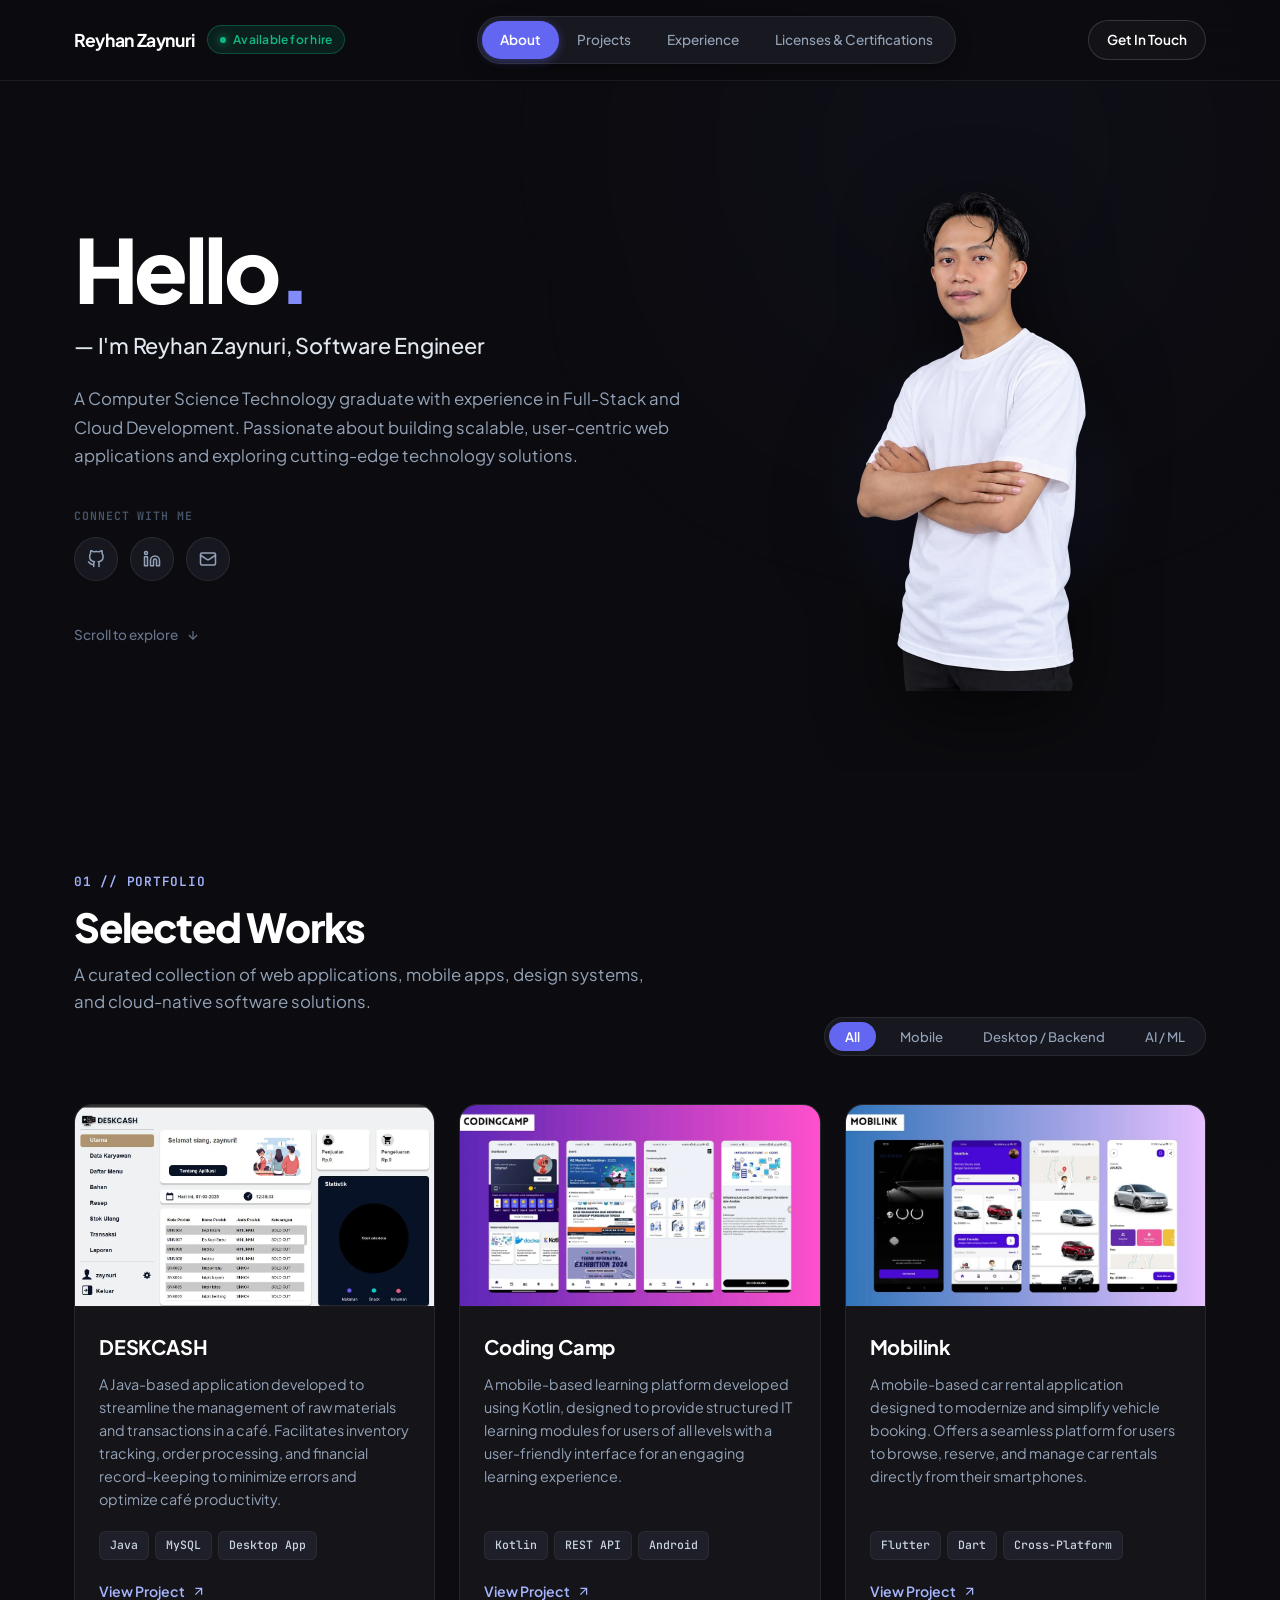
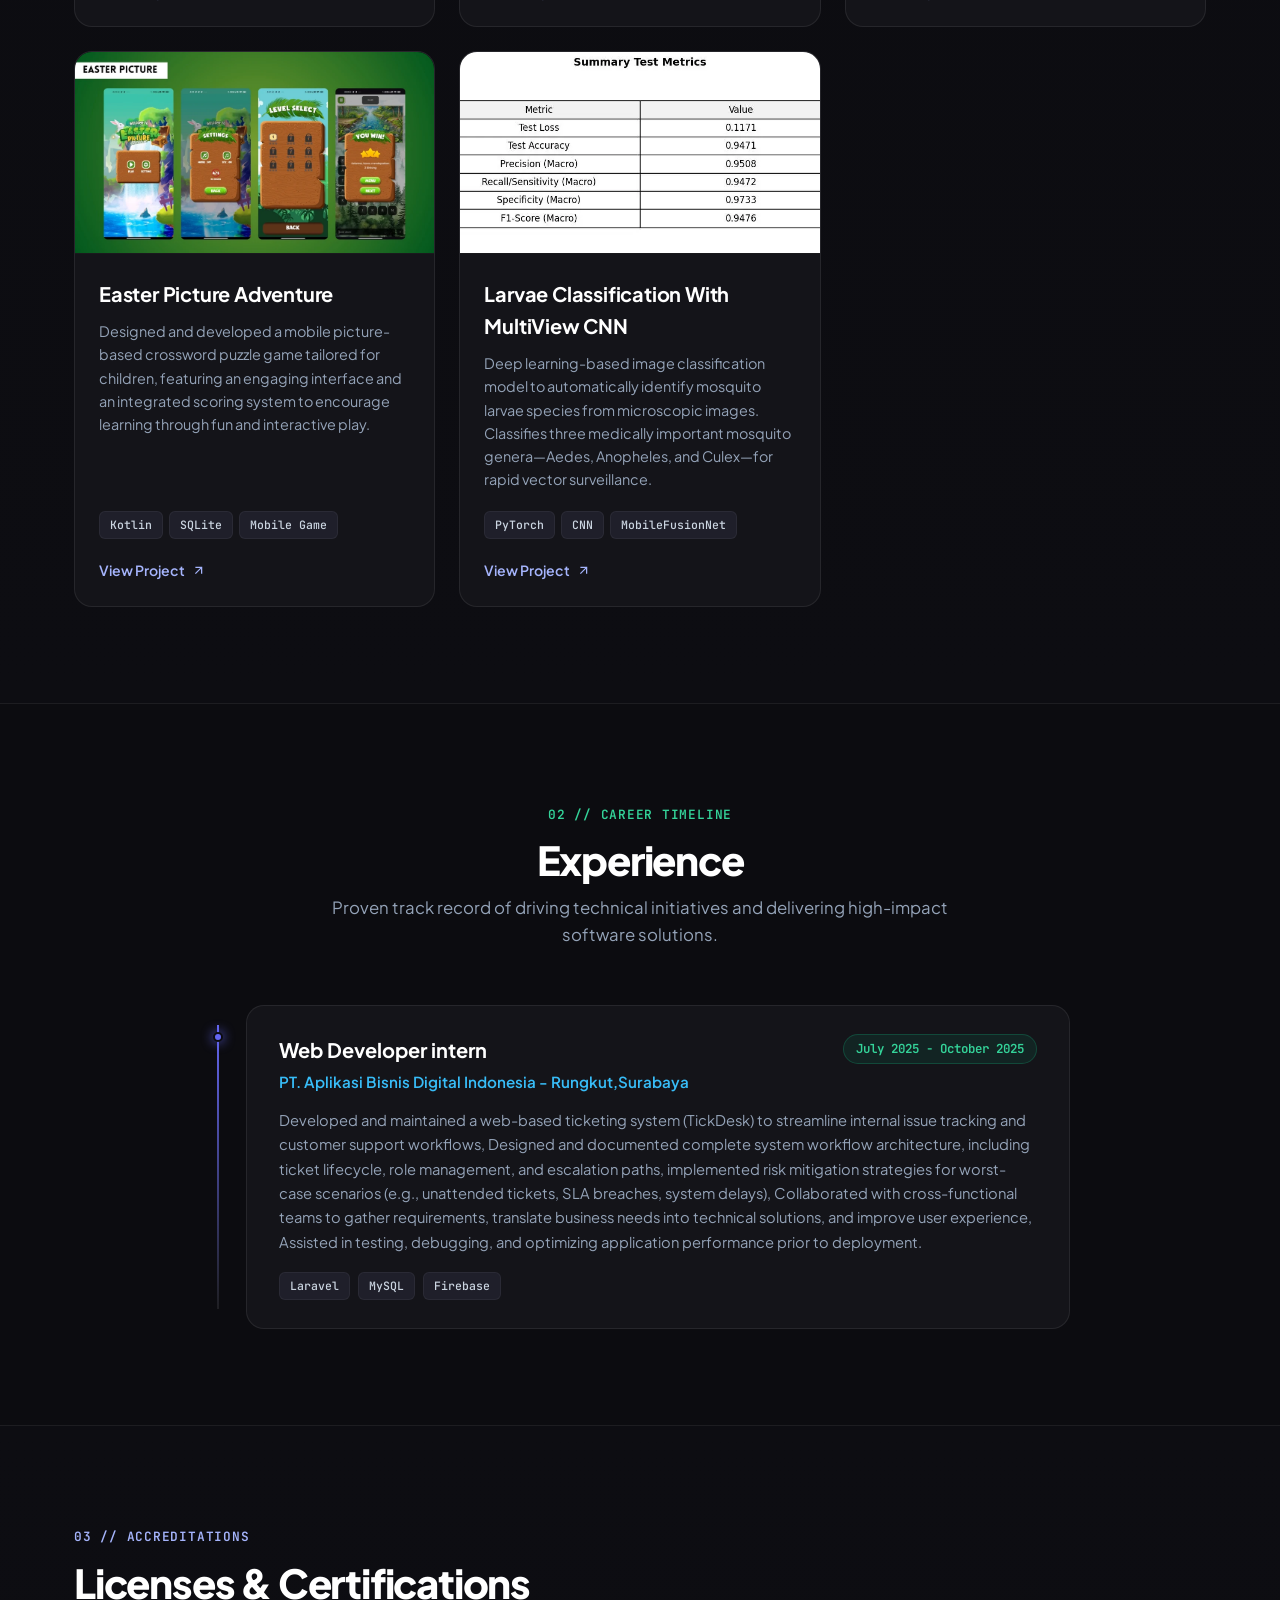
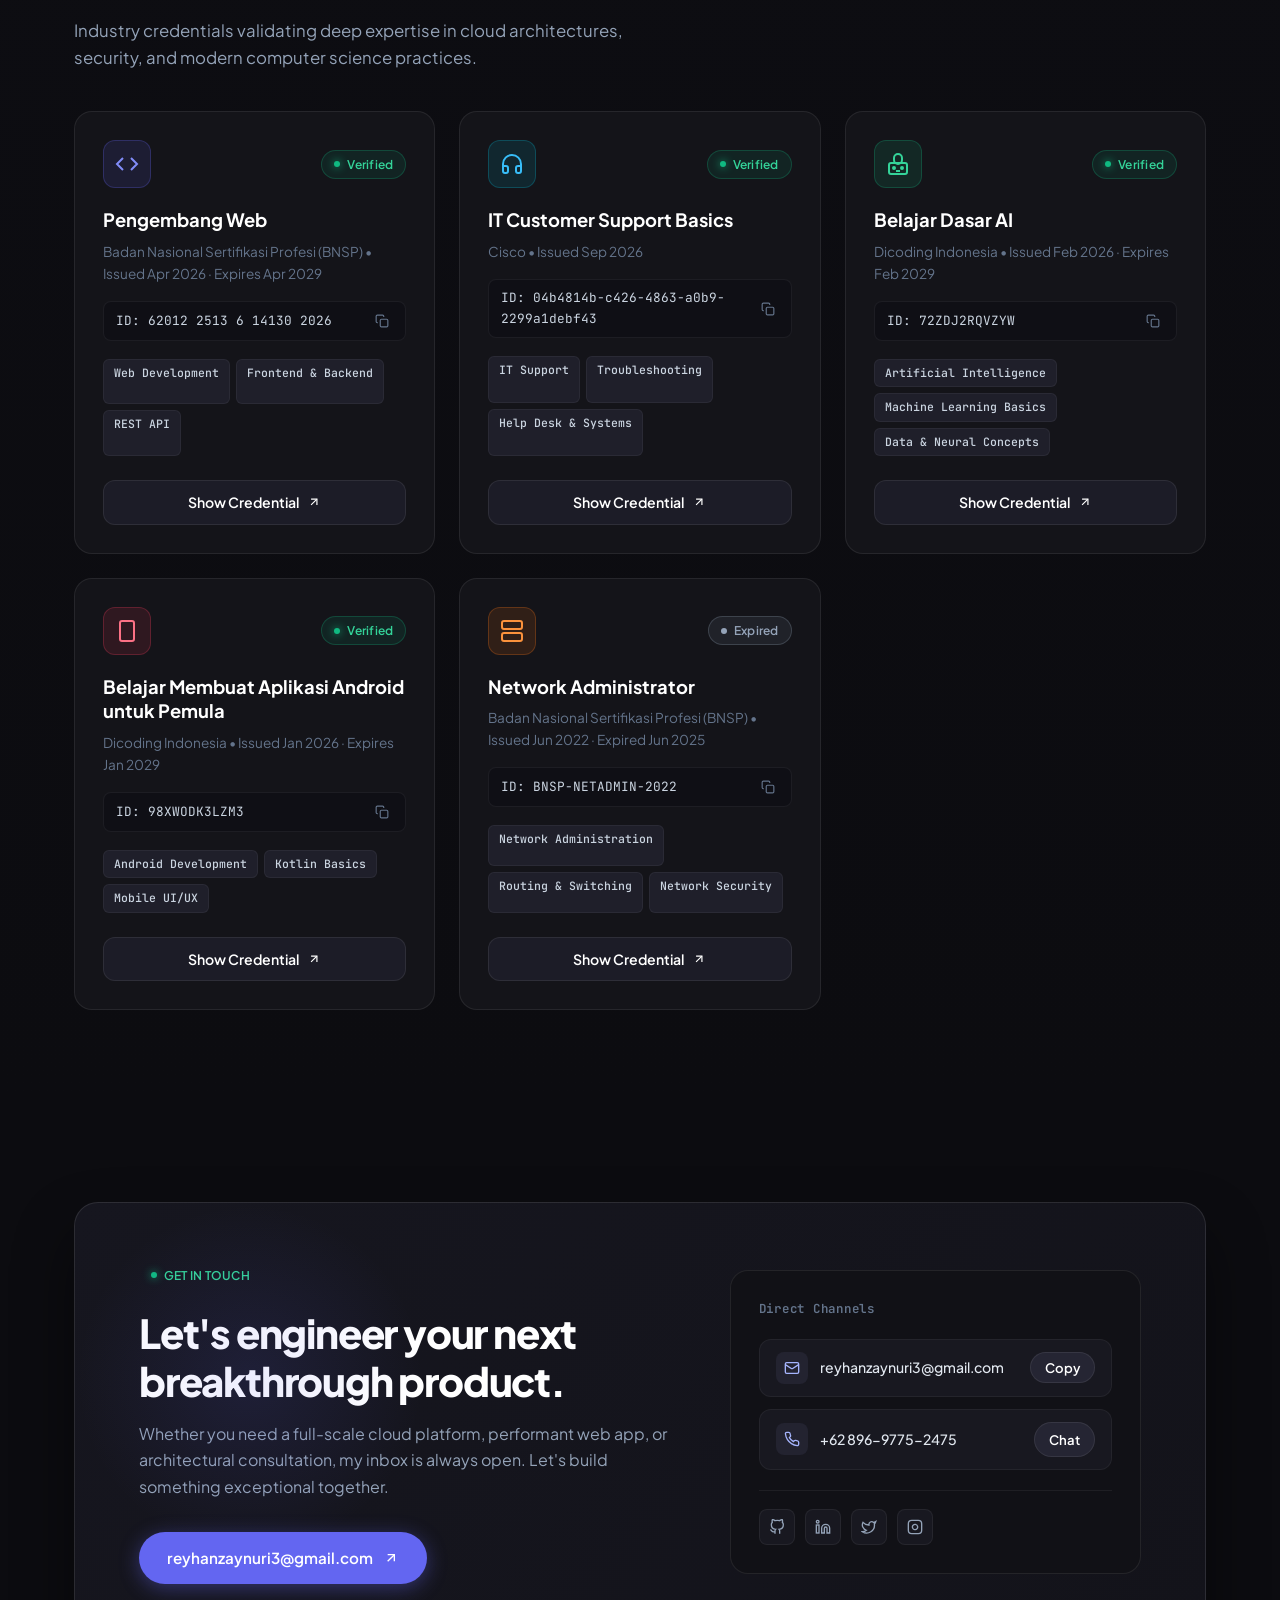
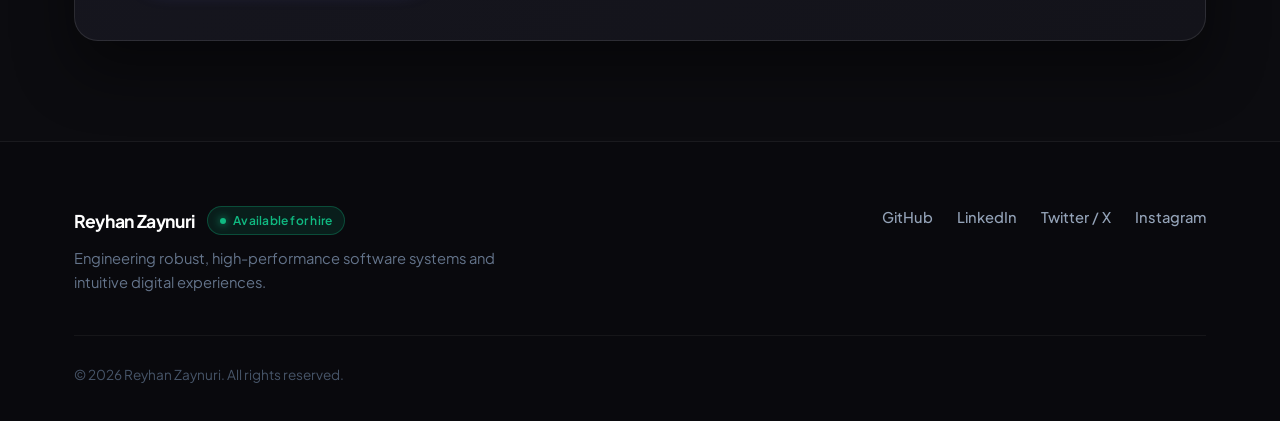
==== index.html @ a7a3e9e2 "style: format HTML markup and wrap long lines in index.html" ====
<!DOCTYPE html>
<html lang="en">

<head>
    <meta charset="UTF-8">
    <meta name="viewport" content="width=device-width, initial-scale=1.0">
    <title>Reyhan Zaynuri — Software Engineer Portfolio</title>
    <meta name="description"
        content="Portfolio of Reyhan Zaynuri, Software Engineer specializing in Full-Stack Web, Cloud Architecture, and Scalable Applications.">

    <!-- Google Fonts -->
    <link rel="preconnect" href="https://fonts.googleapis.com">
    <link rel="preconnect" href="https://fonts.gstatic.com" crossorigin>
    <link
        href="https://fonts.googleapis.com/css2?family=Plus+Jakarta+Sans:wght@300;400;500;600;700;800&family=JetBrains+Mono:wght@400;500&display=swap"
        rel="stylesheet">

    <!-- Preload Hero Image -->
    <link rel="preload" as="image" href="assets/me.webp" type="image/webp" fetchpriority="high">

    <!-- Stylesheet -->
    <link rel="stylesheet" href="style.css">
</head>

<body>
    <!-- Ambient Background Glows -->
    <div class="ambient-glow glow-top" aria-hidden="true"></div>
    <div class="ambient-glow glow-middle" aria-hidden="true"></div>

    <!-- Navigation Header -->
    <header class="header">
        <div class="nav-container">
            <a href="#about" class="brand">
                <span class="brand-name">Reyhan Zaynuri</span>
                <span class="badge status-badge header-status">
                    <span class="status-dot"></span>
                    <span class="status-text">Available for hire</span>
                </span>
            </a>

            <nav class="nav-pills" id="navPills">
                <a href="#about" class="nav-pill active">About</a>
                <a href="#projects" class="nav-pill">Projects</a>
                <a href="#experience" class="nav-pill">Experience</a>
                <a href="#certifications" class="nav-pill">Licenses & Certifications</a>
            </nav>

            <div class="nav-action">
                <a href="#contact" class="btn btn-outline-sm btn-contact-desktop">Get In Touch</a>
                <button class="mobile-menu-btn" id="mobileMenuBtn" aria-label="Toggle Navigation Menu"
                    aria-expanded="false" aria-controls="mobileDrawer">
                    <span class="hamburger-box">
                        <span class="hamburger-line line-1"></span>
                        <span class="hamburger-line line-2"></span>
                        <span class="hamburger-line line-3"></span>
                    </span>
                </button>
            </div>
        </div>

        <!-- Mobile Navigation Drawer -->
        <div class="mobile-drawer-backdrop" id="mobileDrawerBackdrop" aria-hidden="true"></div>
        <div class="mobile-drawer" id="mobileDrawer" aria-hidden="true">
            <div class="mobile-drawer-inner">
                <div class="mobile-drawer-header">
                    <span class="badge status-badge">
                        <span class="status-dot"></span>
                        Available for hire
                    </span>
                </div>
                <nav class="mobile-nav-links">
                    <a href="#about" class="mobile-nav-link active">
                        <span class="mobile-nav-num">00</span>
                        <span class="mobile-nav-title">About</span>
                    </a>
                    <a href="#projects" class="mobile-nav-link">
                        <span class="mobile-nav-num">01</span>
                        <span class="mobile-nav-title">Projects</span>
                    </a>
                    <a href="#experience" class="mobile-nav-link">
                        <span class="mobile-nav-num">02</span>
                        <span class="mobile-nav-title">Experience</span>
                    </a>
                    <a href="#certifications" class="mobile-nav-link">
                        <span class="mobile-nav-num">03</span>
                        <span class="mobile-nav-title">Licenses & Certifications</span>
                    </a>
                </nav>
                <div class="mobile-drawer-footer">
                    <a href="#contact" class="btn btn-primary-glow mobile-contact-btn">
                        <span>Get In Touch</span>
                        <svg width="15" height="15" viewBox="0 0 24 24" fill="none" stroke="currentColor"
                            stroke-width="2">
                            <line x1="7" y1="17" x2="17" y2="7"></line>
                            <polyline points="7 7 17 7 17 17"></polyline>
                        </svg>
                    </a>
                    <div class="mobile-drawer-socials">
                        <a href="https://github.com" target="_blank" rel="noopener noreferrer" class="social-btn"
                            aria-label="GitHub Profile">
                            <svg width="18" height="18" viewBox="0 0 24 24" fill="none" stroke="currentColor"
                                stroke-width="2">
                                <path
                                    d="M9 19c-5 1.5-5-2.5-7-3m14 6v-3.87a3.37 3.37 0 0 0-.94-2.61c3.14-.35 6.44-1.54 6.44-7A5.44 5.44 0 0 0 20 4.77 5.07 5.07 0 0 0 19.91 1S18.73.65 16 2.48a13.38 13.38 0 0 0-7 0C6.27.65 5.09 1 5.09 1A5.07 5.07 0 0 0 5 4.77a5.44 5.44 0 0 0-1.5 3.78c0 5.42 3.3 6.61 6.44 7A3.37 3.37 0 0 0 9 18.13V22">
                                </path>
                            </svg>
                        </a>
                        <a href="https://linkedin.com" target="_blank" rel="noopener noreferrer" class="social-btn"
                            aria-label="LinkedIn Profile">
                            <svg width="18" height="18" viewBox="0 0 24 24" fill="none" stroke="currentColor"
                                stroke-width="2">
                                <path
                                    d="M16 8a6 6 0 0 1 6 6v7h-4v-7a2 2 0 0 0-2-2 2 2 0 0 0-2 2v7h-4v-7a6 6 0 0 1 6-6z">
                                </path>
                                <rect x="2" y="9" width="4" height="12"></rect>
                                <circle cx="4" cy="4" r="2"></circle>
                            </svg>
                        </a>
                        <a href="mailto:reyhanzaynuri3@gmail.com" class="social-btn" aria-label="Email Me">
                            <svg width="18" height="18" viewBox="0 0 24 24" fill="none" stroke="currentColor"
                                stroke-width="2">
                                <rect x="2" y="4" width="20" height="16" rx="2"></rect>
                                <path d="m22 7-8.97 5.7a1.94 1.94 0 0 1-2.06 0L2 7"></path>
                            </svg>
                        </a>
                    </div>
                </div>
            </div>
        </div>
    </header>

    <!-- Main Content -->
    <main>
        <!-- Hero Section -->
        <section id="about" class="hero-section">
            <div class="container hero-container">
                <div class="hero-content">
                    <h1 class="hero-title">Hello<span class="title-dot">.</span></h1>
                    <p class="hero-subtitle">— I'm Reyhan Zaynuri, Software Engineer</p>
                    <p class="hero-desc">
                        A Computer Science Technology graduate with experience in Full-Stack and Cloud Development.
                        Passionate
                        about building scalable, user-centric web applications and exploring cutting-edge technology
                        solutions.
                    </p>

                    <div class="hero-connect">
                        <span class="connect-label">CONNECT WITH ME</span>
                        <div class="social-links">
                            <a href="https://github.com" target="_blank" rel="noopener noreferrer" class="social-btn"
                                aria-label="GitHub Profile">
                                <svg width="18" height="18" viewBox="0 0 24 24" fill="none" stroke="currentColor"
                                    stroke-width="2" stroke-linecap="round" stroke-linejoin="round">
                                    <path
                                        d="M9 19c-5 1.5-5-2.5-7-3m14 6v-3.87a3.37 3.37 0 0 0-.94-2.61c3.14-.35 6.44-1.54 6.44-7A5.44 5.44 0 0 0 20 4.77 5.07 5.07 0 0 0 19.91 1S18.73.65 16 2.48a13.38 13.38 0 0 0-7 0C6.27.65 5.09 1 5.09 1A5.07 5.07 0 0 0 5 4.77a5.44 5.44 0 0 0-1.5 3.78c0 5.42 3.3 6.61 6.44 7A3.37 3.37 0 0 0 9 18.13V22">
                                    </path>
                                </svg>
                            </a>
                            <a href="https://linkedin.com" target="_blank" rel="noopener noreferrer" class="social-btn"
                                aria-label="LinkedIn Profile">
                                <svg width="18" height="18" viewBox="0 0 24 24" fill="none" stroke="currentColor"
                                    stroke-width="2" stroke-linecap="round" stroke-linejoin="round">
                                    <path
                                        d="M16 8a6 6 0 0 1 6 6v7h-4v-7a2 2 0 0 0-2-2 2 2 0 0 0-2 2v7h-4v-7a6 6 0 0 1 6-6z">
                                    </path>
                                    <rect x="2" y="9" width="4" height="12"></rect>
                                    <circle cx="4" cy="4" r="2"></circle>
                                </svg>
                            </a>
                            <a href="mailto:reyhanzaynuri3@gmail.com" class="social-btn" aria-label="Email Me">
                                <svg width="18" height="18" viewBox="0 0 24 24" fill="none" stroke="currentColor"
                                    stroke-width="2" stroke-linecap="round" stroke-linejoin="round">
                                    <rect x="2" y="4" width="20" height="16" rx="2"></rect>
                                    <path d="m22 7-8.97 5.7a1.94 1.94 0 0 1-2.06 0L2 7"></path>
                                </svg>
                            </a>
                        </div>
                    </div>

                    <a href="#projects" class="scroll-explore">
                        <span>Scroll to explore</span>
                        <svg width="14" height="14" viewBox="0 0 24 24" fill="none" stroke="currentColor"
                            stroke-width="2">
                            <line x1="12" y1="5" x2="12" y2="19"></line>
                            <polyline points="19 12 12 19 5 12"></polyline>
                        </svg>
                    </a>
                </div>

                <div class="hero-image-wrapper">
                    <div class="hero-avatar-glow"></div>
                    <picture class="hero-avatar-picture">
                        <source srcset="assets/me.webp" type="image/webp">
                        <img src="assets/me.png" alt="Reyhan Zaynuri - Software Engineer" class="hero-avatar"
                            width="340" height="510" fetchpriority="high" decoding="async">
                    </picture>
                </div>
            </div>
        </section>

        <!-- Selected Works / Projects Section -->
        <section id="projects" class="section projects-section">
            <div class="container">
                <div class="section-header-row">
                    <div class="section-header-left">
                        <span class="section-badge">01 // PORTFOLIO</span>
                        <h2 class="section-title">Selected Works</h2>
                        <p class="section-desc">A curated collection of web applications, mobile apps, design systems,
                            and cloud-native software solutions.</p>
                    </div>

                    <!-- Category Filter Pills -->
                    <div class="filter-pills" id="projectFilters">
                        <button class="filter-btn active" data-filter="all">All</button>
                        <button class="filter-btn" data-filter="mobile">Mobile</button>
                        <button class="filter-btn" data-filter="fullstack">Desktop / Backend</button>
                        <button class="filter-btn" data-filter="ai">AI / ML</button>
                    </div>
                </div>

                <!-- Projects Grid -->
                <div class="projects-grid" id="projectsGrid">
                    <!-- Project 1: DESKCASH -->
                    <article class="project-card" data-category="fullstack">
                        <div class="project-thumb-box">
                            <picture class="project-thumb-picture">
                                <source srcset="assets/app1/1741325775048.webp" type="image/webp">
                                <img src="assets/app1/1741325775048.jpeg" alt="DESKCASH Preview" class="project-thumb"
                                    loading="lazy" width="1145" height="670">
                            </picture>
                        </div>
                        <div class="project-body">
                            <h3 class="project-title">DESKCASH</h3>
                            <p class="project-desc">
                                A Java-based application developed to streamline the management of raw materials and
                                transactions in a café. Facilitates inventory tracking, order processing, and financial
                                record-keeping to minimize errors and optimize café productivity.
                            </p>
                            <div class="project-tags">
                                <span class="tag">Java</span>
                                <span class="tag">MySQL</span>
                                <span class="tag">Desktop App</span>
                            </div>
                            <a href="#contact" class="project-link">
                                <span>View Project</span>
                                <svg width="15" height="15" viewBox="0 0 24 24" fill="none" stroke="currentColor"
                                    stroke-width="2">
                                    <line x1="7" y1="17" x2="17" y2="7"></line>
                                    <polyline points="7 7 17 7 17 17"></polyline>
                                </svg>
                            </a>
                        </div>
                    </article>

                    <!-- Project 2: Coding Camp -->
                    <article class="project-card" data-category="mobile">
                        <div class="project-thumb-box">
                            <picture class="project-thumb-picture">
                                <source srcset="assets/app2/codingcamp.webp" type="image/webp">
                                <img src="assets/app2/codingcamp.png" alt="Coding Camp Preview" class="project-thumb"
                                    loading="lazy" width="960" height="540">
                            </picture>
                        </div>
                        <div class="project-body">
                            <h3 class="project-title">Coding Camp</h3>
                            <p class="project-desc">
                                A mobile-based learning platform developed using Kotlin, designed to provide structured
                                IT learning modules for users of all levels with a user-friendly interface for an
                                engaging learning experience.
                            </p>
                            <div class="project-tags">
                                <span class="tag">Kotlin</span>
                                <span class="tag">REST API</span>
                                <span class="tag">Android</span>
                            </div>
                            <a href="#contact" class="project-link">
                                <span>View Project</span>
                                <svg width="15" height="15" viewBox="0 0 24 24" fill="none" stroke="currentColor"
                                    stroke-width="2">
                                    <line x1="7" y1="17" x2="17" y2="7"></line>
                                    <polyline points="7 7 17 7 17 17"></polyline>
                                </svg>
                            </a>
                        </div>
                    </article>

                    <!-- Project 3: Mobilink -->
                    <article class="project-card" data-category="mobile">
                        <div class="project-thumb-box">
                            <picture class="project-thumb-picture">
                                <source srcset="assets/app3/mobilink.webp" type="image/webp">
                                <img src="assets/app3/mobilink.png" alt="Mobilink Preview" class="project-thumb"
                                    loading="lazy" width="960" height="540">
                            </picture>
                        </div>
                        <div class="project-body">
                            <h3 class="project-title">Mobilink</h3>
                            <p class="project-desc">
                                A mobile-based car rental application designed to modernize and simplify vehicle
                                booking. Offers a seamless platform for users to browse, reserve, and manage car rentals
                                directly from their smartphones.
                            </p>
                            <div class="project-tags">
                                <span class="tag">Flutter</span>
                                <span class="tag">Dart</span>
                                <span class="tag">Cross-Platform</span>
                            </div>
                            <a href="#contact" class="project-link">
                                <span>View Project</span>
                                <svg width="15" height="15" viewBox="0 0 24 24" fill="none" stroke="currentColor"
                                    stroke-width="2">
                                    <line x1="7" y1="17" x2="17" y2="7"></line>
                                    <polyline points="7 7 17 7 17 17"></polyline>
                                </svg>
                            </a>
                        </div>
                    </article>

                    <!-- Project 4: Easter Picture Adventure -->
                    <article class="project-card" data-category="mobile">
                        <div class="project-thumb-box">
                            <picture class="project-thumb-picture">
                                <source srcset="assets/app4/easteregg.webp" type="image/webp">
                                <img src="assets/app4/easteregg.png" alt="Easter Picture Adventure Preview"
                                    class="project-thumb" loading="lazy" width="960" height="540">
                            </picture>
                        </div>
                        <div class="project-body">
                            <h3 class="project-title">Easter Picture Adventure</h3>
                            <p class="project-desc">
                                Designed and developed a mobile picture-based crossword puzzle game tailored for
                                children, featuring an engaging interface and an integrated scoring system to encourage
                                learning through fun and interactive play.
                            </p>
                            <div class="project-tags">
                                <span class="tag">Kotlin</span>
                                <span class="tag">SQLite</span>
                                <span class="tag">Mobile Game</span>
                            </div>
                            <a href="#contact" class="project-link">
                                <span>View Project</span>
                                <svg width="15" height="15" viewBox="0 0 24 24" fill="none" stroke="currentColor"
                                    stroke-width="2">
                                    <line x1="7" y1="17" x2="17" y2="7"></line>
                                    <polyline points="7 7 17 7 17 17"></polyline>
                                </svg>
                            </a>
                        </div>
                    </article>

                    <!-- Project 5: Larvae Classification With MultiView CNN -->
                    <article class="project-card" data-category="ai">
                        <div class="project-thumb-box">
                            <picture class="project-thumb-picture">
                                <source srcset="assets/app5/1784559234186.webp" type="image/webp">
                                <img src="assets/app5/1784559234186.jpeg" alt="Larvae Classification Preview"
                                    class="project-thumb" loading="lazy" width="764" height="370">
                            </picture>
                        </div>
                        <div class="project-body">
                            <h3 class="project-title">Larvae Classification With MultiView CNN</h3>
                            <p class="project-desc">
                                Deep learning-based image classification model to automatically identify mosquito larvae
                                species from microscopic images. Classifies three medically important mosquito
                                genera—Aedes, Anopheles, and Culex—for rapid vector surveillance.
                            </p>
                            <div class="project-tags">
                                <span class="tag">PyTorch</span>
                                <span class="tag">CNN</span>
                                <span class="tag">MobileFusionNet</span>
                            </div>
                            <a href="#contact" class="project-link">
                                <span>View Project</span>
                                <svg width="15" height="15" viewBox="0 0 24 24" fill="none" stroke="currentColor"
                                    stroke-width="2">
                                    <line x1="7" y1="17" x2="17" y2="7"></line>
                                    <polyline points="7 7 17 7 17 17"></polyline>
                                </svg>
                            </a>
                        </div>
                    </article>
                </div>
            </div>
        </section>

        <!-- Experience Timeline Section -->
        <section id="experience" class="section experience-section">
            <div class="container">
                <div class="section-center-header">
                    <span class="section-badge badge-green">02 // CAREER TIMELINE</span>
                    <h2 class="section-title">Experience</h2>
                    <p class="section-desc">Proven track record of driving technical initiatives and delivering
                        high-impact software solutions.</p>
                </div>

                <div class="timeline-container">
                    <div class="timeline-track" aria-hidden="true"></div>

                    <!-- Experience Item 1 -->
                    <div class="timeline-item">
                        <div class="timeline-marker">
                            <span class="marker-dot active-dot"></span>
                        </div>
                        <div class="timeline-card">
                            <div class="timeline-card-header">
                                <div>
                                    <h3 class="role-title">Web Developer intern</h3>
                                    <p class="company-name">PT. Aplikasi Bisnis Digital Indonesia - Rungkut,Surabaya
                                    </p>
                                </div>
                                <span class="period-pill current-pill">July 2025 - October 2025</span>
                            </div>
                            <p class="timeline-text">
                                Developed and maintained a web-based ticketing system (TickDesk) to streamline
                                internal issue tracking and customer support workflows, Designed and documented complete
                                system workflow architecture, including ticket
                                lifecycle, role management, and escalation paths, implemented risk mitigation strategies
                                for worst-case scenarios (e.g., unattended
                                tickets, SLA breaches, system delays), Collaborated with cross-functional teams to
                                gather requirements, translate business
                                needs into technical solutions, and improve user experience, Assisted in testing,
                                debugging, and optimizing application performance prior to
                                deployment.
                            </p>
                            <div class="timeline-tags">
                                <span class="tag">Laravel</span>
                                <span class="tag">MySQL</span>
                                <span class="tag">Firebase</span>
                            </div>
                        </div>
                    </div>
                </div>
            </div>
        </section>

        <!-- Licenses & Certifications Section -->
        <section id="certifications" class="section certs-section">
            <div class="container">
                <div class="section-header-left">
                    <span class="section-badge">03 // ACCREDITATIONS</span>
                    <h2 class="section-title">Licenses & Certifications</h2>
                    <p class="section-desc">Industry credentials validating deep expertise in cloud architectures,
                        security, and modern computer science practices.</p>
                </div>

                <div class="certs-grid">
                    <!-- Cert 1: Pengembang Web (BNSP) -->
                    <div class="cert-card">
                        <div class="cert-top">
                            <div class="cert-icon-box icon-purple">
                                <svg width="24" height="24" viewBox="0 0 24 24" fill="none" stroke="currentColor"
                                    stroke-width="2">
                                    <polyline points="16 18 22 12 16 6"></polyline>
                                    <polyline points="8 6 2 12 8 18"></polyline>
                                </svg>
                            </div>
                            <span class="badge verified-badge">
                                <span class="status-dot"></span>
                                Verified
                            </span>
                        </div>
                        <h3 class="cert-title">Pengembang Web</h3>
                        <p class="cert-issuer">Badan Nasional Sertifikasi Profesi (BNSP) • Issued Apr 2026 · Expires Apr
                            2029</p>
                        <div class="cert-id-box">
                            <span class="cert-id-label">ID: 62012 2513 6 14130 2026</span>
                            <button class="copy-btn" data-copy="62012 2513 6 14130 2026" title="Copy Credential ID">
                                <svg width="14" height="14" viewBox="0 0 24 24" fill="none" stroke="currentColor"
                                    stroke-width="2">
                                    <rect x="9" y="9" width="13" height="13" rx="2" ry="2"></rect>
                                    <path d="M5 15H4a2 2 0 0 1-2-2V4a2 2 0 0 1 2-2h9a2 2 0 0 1 2 2v1"></path>
                                </svg>
                            </button>
                        </div>
                        <div class="cert-tags">
                            <span class="tag">Web Development</span>
                            <span class="tag">Frontend & Backend</span>
                            <span class="tag">REST API</span>
                        </div>
                        <a href="https://bnsp.go.id" target="_blank" rel="noopener noreferrer"
                            class="btn btn-secondary-card">
                            <span>Show Credential</span>
                            <svg width="14" height="14" viewBox="0 0 24 24" fill="none" stroke="currentColor"
                                stroke-width="2">
                                <line x1="7" y1="17" x2="17" y2="7"></line>
                                <polyline points="7 7 17 7 17 17"></polyline>
                            </svg>
                        </a>
                    </div>

                    <!-- Cert 2: IT Customer Support Basics (Cisco) -->
                    <div class="cert-card">
                        <div class="cert-top">
                            <div class="cert-icon-box icon-cyan">
                                <svg width="24" height="24" viewBox="0 0 24 24" fill="none" stroke="currentColor"
                                    stroke-width="2">
                                    <path d="M3 18v-6a9 9 0 0 1 18 0v6"></path>
                                    <path
                                        d="M21 19a2 2 0 0 1-2 2h-1a2 2 0 0 1-2-2v-3a2 2 0 0 1 2-2h3zM3 19a2 2 0 0 0 2 2h1a2 2 0 0 0 2-2v-3a2 2 0 0 0-2-2H3z">
                                    </path>
                                </svg>
                            </div>
                            <span class="badge verified-badge">
                                <span class="status-dot"></span>
                                Verified
                            </span>
                        </div>
                        <h3 class="cert-title">IT Customer Support Basics</h3>
                        <p class="cert-issuer">Cisco • Issued Sep 2026</p>
                        <div class="cert-id-box">
                            <span class="cert-id-label">ID: 04b4814b-c426-4863-a0b9-2299a1debf43</span>
                            <button class="copy-btn" data-copy="04b4814b-c426-4863-a0b9-2299a1debf43"
                                title="Copy Credential ID">
                                <svg width="14" height="14" viewBox="0 0 24 24" fill="none" stroke="currentColor"
                                    stroke-width="2">
                                    <rect x="9" y="9" width="13" height="13" rx="2" ry="2"></rect>
                                    <path d="M5 15H4a2 2 0 0 1-2-2V4a2 2 0 0 1 2-2h9a2 2 0 0 1 2 2v1"></path>
                                </svg>
                            </button>
                        </div>
                        <div class="cert-tags">
                            <span class="tag">IT Support</span>
                            <span class="tag">Troubleshooting</span>
                            <span class="tag">Help Desk & Systems</span>
                        </div>
                        <a href="https://www.credly.com" target="_blank" rel="noopener noreferrer"
                            class="btn btn-secondary-card">
                            <span>Show Credential</span>
                            <svg width="14" height="14" viewBox="0 0 24 24" fill="none" stroke="currentColor"
                                stroke-width="2">
                                <line x1="7" y1="17" x2="17" y2="7"></line>
                                <polyline points="7 7 17 7 17 17"></polyline>
                            </svg>
                        </a>
                    </div>

                    <!-- Cert 3: Belajar Dasar AI (Dicoding Indonesia) -->
                    <div class="cert-card">
                        <div class="cert-top">
                            <div class="cert-icon-box icon-emerald">
                                <svg width="24" height="24" viewBox="0 0 24 24" fill="none" stroke="currentColor"
                                    stroke-width="2">
                                    <path d="M12 2a4 4 0 0 1 4 4v2a4 4 0 0 1-8 0V6a4 4 0 0 1 4-4z"></path>
                                    <rect x="3" y="11" width="18" height="11" rx="2"></rect>
                                    <circle cx="8" cy="16" r="1"></circle>
                                    <circle cx="16" cy="16" r="1"></circle>
                                    <path d="M10 19h4"></path>
                                </svg>
                            </div>
                            <span class="badge verified-badge">
                                <span class="status-dot"></span>
                                Verified
                            </span>
                        </div>
                        <h3 class="cert-title">Belajar Dasar AI</h3>
                        <p class="cert-issuer">Dicoding Indonesia • Issued Feb 2026 · Expires Feb 2029</p>
                        <div class="cert-id-box">
                            <span class="cert-id-label">ID: 72ZDJ2RQVZYW</span>
                            <button class="copy-btn" data-copy="72ZDJ2RQVZYW" title="Copy Credential ID">
                                <svg width="14" height="14" viewBox="0 0 24 24" fill="none" stroke="currentColor"
                                    stroke-width="2">
                                    <rect x="9" y="9" width="13" height="13" rx="2" ry="2"></rect>
                                    <path d="M5 15H4a2 2 0 0 1-2-2V4a2 2 0 0 1 2-2h9a2 2 0 0 1 2 2v1"></path>
                                </svg>
                            </button>
                        </div>
                        <div class="cert-tags">
                            <span class="tag">Artificial Intelligence</span>
                            <span class="tag">Machine Learning Basics</span>
                            <span class="tag">Data & Neural Concepts</span>
                        </div>
                        <a href="https://www.dicoding.com/certificates/72ZDJ2RQVZYW" target="_blank"
                            rel="noopener noreferrer" class="btn btn-secondary-card">
                            <span>Show Credential</span>
                            <svg width="14" height="14" viewBox="0 0 24 24" fill="none" stroke="currentColor"
                                stroke-width="2">
                                <line x1="7" y1="17" x2="17" y2="7"></line>
                                <polyline points="7 7 17 7 17 17"></polyline>
                            </svg>
                        </a>
                    </div>

                    <!-- Cert 4: Belajar Membuat Aplikasi Android untuk Pemula (Dicoding Indonesia) -->
                    <div class="cert-card">
                        <div class="cert-top">
                            <div class="cert-icon-box icon-rose">
                                <svg width="24" height="24" viewBox="0 0 24 24" fill="none" stroke="currentColor"
                                    stroke-width="2">
                                    <rect x="5" y="2" width="14" height="20" rx="2" ry="2"></rect>
                                    <line x1="12" y1="18" x2="12.01" y2="18"></line>
                                </svg>
                            </div>
                            <span class="badge verified-badge">
                                <span class="status-dot"></span>
                                Verified
                            </span>
                        </div>
                        <h3 class="cert-title">Belajar Membuat Aplikasi Android untuk Pemula</h3>
                        <p class="cert-issuer">Dicoding Indonesia • Issued Jan 2026 · Expires Jan 2029</p>
                        <div class="cert-id-box">
                            <span class="cert-id-label">ID: 98XWODK3LZM3</span>
                            <button class="copy-btn" data-copy="98XWODK3LZM3" title="Copy Credential ID">
                                <svg width="14" height="14" viewBox="0 0 24 24" fill="none" stroke="currentColor"
                                    stroke-width="2">
                                    <rect x="9" y="9" width="13" height="13" rx="2" ry="2"></rect>
                                    <path d="M5 15H4a2 2 0 0 1-2-2V4a2 2 0 0 1 2-2h9a2 2 0 0 1 2 2v1"></path>
                                </svg>
                            </button>
                        </div>
                        <div class="cert-tags">
                            <span class="tag">Android Development</span>
                            <span class="tag">Kotlin Basics</span>
                            <span class="tag">Mobile UI/UX</span>
                        </div>
                        <a href="https://www.dicoding.com/certificates/98XWODK3LZM3" target="_blank"
                            rel="noopener noreferrer" class="btn btn-secondary-card">
                            <span>Show Credential</span>
                            <svg width="14" height="14" viewBox="0 0 24 24" fill="none" stroke="currentColor"
                                stroke-width="2">
                                <line x1="7" y1="17" x2="17" y2="7"></line>
                                <polyline points="7 7 17 7 17 17"></polyline>
                            </svg>
                        </a>
                    </div>

                    <!-- Cert 5: NETWORK ADMINISTRATOR (BNSP) -->
                    <div class="cert-card">
                        <div class="cert-top">
                            <div class="cert-icon-box icon-orange">
                                <svg width="24" height="24" viewBox="0 0 24 24" fill="none" stroke="currentColor"
                                    stroke-width="2">
                                    <rect x="2" y="2" width="20" height="8" rx="2" ry="2"></rect>
                                    <rect x="2" y="14" width="20" height="8" rx="2" ry="2"></rect>
                                    <line x1="6" y1="6" x2="6.01" y2="6"></line>
                                    <line x1="6" y1="18" x2="6.01" y2="18"></line>
                                </svg>
                            </div>
                            <span class="badge expired-badge">
                                <span class="status-dot"></span>
                                Expired
                            </span>
                        </div>
                        <h3 class="cert-title">Network Administrator</h3>
                        <p class="cert-issuer">Badan Nasional Sertifikasi Profesi (BNSP) • Issued Jun 2022 · Expired Jun
                            2025</p>
                        <div class="cert-id-box">
                            <span class="cert-id-label">ID: BNSP-NETADMIN-2022</span>
                            <button class="copy-btn" data-copy="BNSP-NETADMIN-2022" title="Copy Credential ID">
                                <svg width="14" height="14" viewBox="0 0 24 24" fill="none" stroke="currentColor"
                                    stroke-width="2">
                                    <rect x="9" y="9" width="13" height="13" rx="2" ry="2"></rect>
                                    <path d="M5 15H4a2 2 0 0 1-2-2V4a2 2 0 0 1 2-2h9a2 2 0 0 1 2 2v1"></path>
                                </svg>
                            </button>
                        </div>
                        <div class="cert-tags">
                            <span class="tag">Network Administration</span>
                            <span class="tag">Routing & Switching</span>
                            <span class="tag">Network Security</span>
                        </div>
                        <a href="https://bnsp.go.id" target="_blank" rel="noopener noreferrer"
                            class="btn btn-secondary-card">
                            <span>Show Credential</span>
                            <svg width="14" height="14" viewBox="0 0 24 24" fill="none" stroke="currentColor"
                                stroke-width="2">
                                <line x1="7" y1="17" x2="17" y2="7"></line>
                                <polyline points="7 7 17 7 17 17"></polyline>
                            </svg>
                        </a>
                    </div>
                </div>
            </div>
        </section>

        <!-- Contact CTA Banner Section -->
        <section id="contact" class="section contact-section">
            <div class="container">
                <div class="cta-banner">
                    <div class="cta-left">
                        <span class="badge badge-green cta-badge">
                            <span class="status-dot"></span>
                            GET IN TOUCH
                        </span>
                        <h2 class="cta-title">Let's engineer your next breakthrough product.</h2>
                        <p class="cta-desc">
                            Whether you need a full-scale cloud platform, performant web app, or architectural
                            consultation, my inbox is always open. Let's build something exceptional together.
                        </p>
                        <a href="mailto:reyhanzaynuri3@gmail.com" class="btn btn-primary-glow">
                            <span>reyhanzaynuri3@gmail.com</span>
                            <svg width="16" height="16" viewBox="0 0 24 24" fill="none" stroke="currentColor"
                                stroke-width="2">
                                <line x1="7" y1="17" x2="17" y2="7"></line>
                                <polyline points="7 7 17 7 17 17"></polyline>
                            </svg>
                        </a>
                    </div>

                    <div class="cta-right">
                        <div class="direct-channels-card">
                            <span class="channels-title">Direct Channels</span>

                            <!-- Email Channel -->
                            <div class="channel-row">
                                <div class="channel-info">
                                    <div class="channel-icon">
                                        <svg width="16" height="16" viewBox="0 0 24 24" fill="none"
                                            stroke="currentColor" stroke-width="2">
                                            <rect x="2" y="4" width="20" height="16" rx="2"></rect>
                                            <path d="m22 7-8.97 5.7a1.94 1.94 0 0 1-2.06 0L2 7"></path>
                                        </svg>
                                    </div>
                                    <span class="channel-val">reyhanzaynuri3@gmail.com</span>
                                </div>
                                <button class="channel-action-btn copy-btn"
                                    data-copy="reyhanzaynuri3@gmail.com">Copy</button>
                            </div>

                            <!-- Phone / WhatsApp Channel -->
                            <div class="channel-row">
                                <div class="channel-info">
                                    <div class="channel-icon">
                                        <svg width="16" height="16" viewBox="0 0 24 24" fill="none"
                                            stroke="currentColor" stroke-width="2">
                                            <path
                                                d="M22 16.92v3a2 2 0 0 1-2.18 2 19.79 19.79 0 0 1-8.63-3.07 19.5 19.5 0 0 1-6-6 19.79 19.79 0 0 1-3.07-8.67A2 2 0 0 1 4.11 2h3a2 2 0 0 1 2 1.72 12.84 12.84 0 0 0 .7 2.81 2 2 0 0 1-.45 2.11L8.09 9.91a16 16 0 0 0 6 6l1.27-1.27a2 2 0 0 1 2.11-.45 12.84 12.84 0 0 0 2.81.7A2 2 0 0 1 22 16.92z">
                                            </path>
                                        </svg>
                                    </div>
                                    <span class="channel-val">+62 896-9775-2475</span>
                                </div>
                                <a href="https://wa.me/6289697752475" target="_blank" rel="noopener noreferrer"
                                    class="channel-action-btn">Chat</a>
                            </div>

                            <!-- Social Row -->
                            <div class="channels-social-footer">
                                <a href="https://github.com" target="_blank" rel="noopener noreferrer"
                                    class="channel-social-btn" aria-label="GitHub">
                                    <svg width="16" height="16" viewBox="0 0 24 24" fill="none" stroke="currentColor"
                                        stroke-width="2">
                                        <path
                                            d="M9 19c-5 1.5-5-2.5-7-3m14 6v-3.87a3.37 3.37 0 0 0-.94-2.61c3.14-.35 6.44-1.54 6.44-7A5.44 5.44 0 0 0 20 4.77 5.07 5.07 0 0 0 19.91 1S18.73.65 16 2.48a13.38 13.38 0 0 0-7 0C6.27.65 5.09 1 5.09 1A5.07 5.07 0 0 0 5 4.77a5.44 5.44 0 0 0-1.5 3.78c0 5.42 3.3 6.61 6.44 7A3.37 3.37 0 0 0 9 18.13V22">
                                        </path>
                                    </svg>
                                </a>
                                <a href="https://linkedin.com" target="_blank" rel="noopener noreferrer"
                                    class="channel-social-btn" aria-label="LinkedIn">
                                    <svg width="16" height="16" viewBox="0 0 24 24" fill="none" stroke="currentColor"
                                        stroke-width="2">
                                        <path
                                            d="M16 8a6 6 0 0 1 6 6v7h-4v-7a2 2 0 0 0-2-2 2 2 0 0 0-2 2v7h-4v-7a6 6 0 0 1 6-6z">
                                        </path>
                                        <rect x="2" y="9" width="4" height="12"></rect>
                                        <circle cx="4" cy="4" r="2"></circle>
                                    </svg>
                                </a>
                                <a href="https://twitter.com" target="_blank" rel="noopener noreferrer"
                                    class="channel-social-btn" aria-label="Twitter">
                                    <svg width="16" height="16" viewBox="0 0 24 24" fill="none" stroke="currentColor"
                                        stroke-width="2">
                                        <path
                                            d="M22 4s-.7 2.1-2 3.4c1.6 10-9.4 17.3-18 11.6 2.2.1 4.4-.6 6-2C3 15.5.5 9.6 3 5c2.2 2.6 5.6 4.1 9 4-.9-4.2 4-6.6 7-3.8 1.1 0 3-1.2 3-1.2z">
                                        </path>
                                    </svg>
                                </a>
                                <a href="https://instagram.com" target="_blank" rel="noopener noreferrer"
                                    class="channel-social-btn" aria-label="Instagram">
                                    <svg width="16" height="16" viewBox="0 0 24 24" fill="none" stroke="currentColor"
                                        stroke-width="2">
                                        <rect x="2" y="2" width="20" height="20" rx="5" ry="5"></rect>
                                        <path d="M16 11.37A4 4 0 1 1 12.63 8 4 4 0 0 1 16 11.37z"></path>
                                        <line x1="17.5" y1="6.5" x2="17.51" y2="6.5"></line>
                                    </svg>
                                </a>
                            </div>
                        </div>
                    </div>
                </div>
            </div>
        </section>
    </main>

    <!-- Footer -->
    <footer class="footer">
        <div class="container footer-container">
            <div class="footer-top-row">
                <div class="footer-brand">
                    <div class="footer-brand-title">
                        <span class="brand-name">Reyhan Zaynuri</span>
                        <span class="badge status-badge">
                            <span class="status-dot"></span>
                            Available for hire
                        </span>
                    </div>
                    <p class="footer-subtext">Engineering robust, high-performance software systems and intuitive
                        digital experiences.</p>
                </div>

                <div class="footer-links">
                    <a href="https://github.com" target="_blank" rel="noopener noreferrer">GitHub</a>
                    <a href="https://linkedin.com" target="_blank" rel="noopener noreferrer">LinkedIn</a>
                    <a href="https://twitter.com" target="_blank" rel="noopener noreferrer">Twitter / X</a>
                    <a href="https://instagram.com" target="_blank" rel="noopener noreferrer">Instagram</a>
                </div>
            </div>

            <div class="footer-bottom-row">
                <p class="copyright">© 2026 Reyhan Zaynuri. All rights reserved.</p>
            </div>
        </div>
    </footer>

    <!-- Floating Back to Top Button -->
    <button class="back-to-top-btn" id="backToTopBtn" aria-label="Back to top" title="ScrFoll to top">
        <svg width="20" height="20" viewBox="0 0 24 24" fill="none" stroke="currentColor" stroke-width="2.5"
            stroke-linecap="round" stroke-linejoin="round">
            <polyline points="18 15 12 9 6 15"></polyline>
        </svg>
    </button>

    <!-- Toast Notification for Copy -->
    <div class="toast-notification" id="copyToast" role="alert" aria-live="polite">
        <svg width="16" height="16" viewBox="0 0 24 24" fill="none" stroke="currentColor" stroke-width="2">
            <polyline points="20 6 9 17 4 12"></polyline>
        </svg>
        <span id="toastMessage">Copied to clipboard!</span>
    </div>

    <!-- Interactive Script -->
    <script src="script.js"></script>
</body>

</html>
---- style.css ----
/* ==========================================================================
   RAYHAN ZAYNURI — PORTFOLIO STYLESHEET
   A modern, dark-mode, high-precision engineering portfolio.
   ========================================================================== */

/* --- CSS Variables & Design Tokens --- */
:root {
    --bg-main: #0c0c10;
    --bg-surface: #141419;
    --bg-surface-elevated: #1a1a22;
    --bg-card: #15151c;
    --bg-card-hover: #1c1c26;
    
    --border-subtle: rgba(255, 255, 255, 0.07);
    --border-card: rgba(255, 255, 255, 0.08);
    --border-hover: rgba(139, 92, 246, 0.35);

    --text-primary: #f8fafc;
    --text-secondary: #94a3b8;
    --text-muted: #64748b;
    --text-dim: #475569;

    --accent-purple: #6366f1;
    --accent-purple-glow: rgba(99, 102, 241, 0.35);
    --accent-purple-hover: #4f46e5;
    
    --accent-green: #10b981;
    --accent-green-bg: rgba(16, 185, 129, 0.12);
    --accent-green-border: rgba(16, 185, 129, 0.3);

    --accent-cyan: #06b6d4;
    --accent-cyan-bg: rgba(6, 182, 212, 0.12);

    --font-sans: 'Plus Jakarta Sans', -apple-system, BlinkMacSystemFont, 'Segoe UI', Roboto, sans-serif;
    --font-mono: 'JetBrains Mono', monospace;

    --radius-sm: 8px;
    --radius-md: 12px;
    --radius-lg: 18px;
    --radius-full: 9999px;

    --transition: all 0.25s cubic-bezier(0.16, 1, 0.3, 1);
}

/* --- Base Reset --- */
*, *::before, *::after {
    box-sizing: border-box;
    margin: 0;
    padding: 0;
}

html {
    scroll-behavior: smooth;
    font-size: 16px;
    background-color: var(--bg-main);
    color: var(--text-primary);
}

body {
    font-family: var(--font-sans);
    line-height: 1.6;
    background-color: var(--bg-main);
    color: var(--text-primary);
    overflow-x: hidden;
    position: relative;
    -webkit-font-smoothing: antialiased;
    -moz-osx-font-smoothing: grayscale;
}

a {
    color: inherit;
    text-decoration: none;
    transition: var(--transition);
}

button {
    font-family: inherit;
    cursor: pointer;
    border: none;
    outline: none;
    background: none;
    transition: var(--transition);
}

img {
    max-width: 100%;
    height: auto;
    display: block;
}

.container {
    width: 100%;
    max-width: 1180px;
    margin: 0 auto;
    padding: 0 24px;
}

/* --- Ambient Background Glows --- */
.ambient-glow {
    position: absolute;
    pointer-events: none;
    border-radius: 50%;
    filter: blur(140px);
    z-index: 0;
}

.glow-top {
    top: -100px;
    right: 5%;
    width: 500px;
    height: 500px;
    background: radial-gradient(circle, rgba(99, 102, 241, 0.12) 0%, rgba(99, 102, 241, 0) 70%);
}

.glow-middle {
    top: 1400px;
    left: -100px;
    width: 600px;
    height: 600px;
    background: radial-gradient(circle, rgba(16, 185, 129, 0.06) 0%, rgba(16, 185, 129, 0) 70%);
}

/* --- Badges & Pills --- */
.badge {
    display: inline-flex;
    align-items: center;
    gap: 7px;
    font-size: 0.75rem;
    font-weight: 600;
    padding: 4px 12px;
    border-radius: var(--radius-full);
    letter-spacing: 0.02em;
}

.status-badge {
    background: var(--accent-green-bg);
    color: var(--accent-green);
    border: 1px solid var(--accent-green-border);
}

.status-dot {
    width: 6px;
    height: 6px;
    border-radius: 50%;
    background-color: var(--accent-green);
    box-shadow: 0 0 8px var(--accent-green);
    animation: pulse 2s infinite ease-in-out;
}

@keyframes pulse {
    0%, 100% { opacity: 1; transform: scale(1); }
    50% { opacity: 0.5; transform: scale(0.85); }
}

.section-badge {
    display: inline-block;
    font-family: var(--font-mono);
    font-size: 0.8rem;
    font-weight: 600;
    color: #a5b4fc;
    letter-spacing: 0.06em;
    margin-bottom: 12px;
}

.badge-green {
    color: #34d399 !important;
}

/* --- Section Headings --- */
.section {
    padding: 96px 0;
    position: relative;
    z-index: 1;
}

.section-header-left {
    max-width: 600px;
    margin-bottom: 40px;
}

.section-center-header {
    text-align: center;
    max-width: 650px;
    margin: 0 auto 56px auto;
}

.section-title {
    font-size: 2.5rem;
    font-weight: 800;
    letter-spacing: -0.03em;
    color: #ffffff;
    margin-bottom: 12px;
    line-height: 1.15;
}

.section-desc {
    color: var(--text-secondary);
    font-size: 1.05rem;
    line-height: 1.6;
}

/* --- Navigation Header --- */
.header {
    position: sticky;
    top: 0;
    left: 0;
    width: 100%;
    z-index: 100;
    backdrop-filter: blur(20px);
    -webkit-backdrop-filter: blur(20px);
    background: rgba(12, 12, 16, 0.78);
    border-bottom: 1px solid var(--border-subtle);
    padding: 16px 0;
}

.nav-container {
    max-width: 1180px;
    margin: 0 auto;
    padding: 0 24px;
    display: flex;
    align-items: center;
    justify-content: space-between;
    gap: 20px;
}

.brand {
    display: flex;
    align-items: center;
    gap: 12px;
}

.brand-name {
    font-size: 1.1rem;
    font-weight: 700;
    color: #ffffff;
    letter-spacing: -0.02em;
}

/* Pill Navigation Center Bar */
.nav-pills {
    display: flex;
    align-items: center;
    background: #181820;
    border: 1px solid rgba(255, 255, 255, 0.08);
    padding: 4px;
    border-radius: var(--radius-full);
    box-shadow: 0 4px 16px rgba(0, 0, 0, 0.35);
}

.nav-pill {
    padding: 8px 18px;
    font-size: 0.85rem;
    font-weight: 500;
    color: var(--text-secondary);
    border-radius: var(--radius-full);
    transition: var(--transition);
}

.nav-pill:hover {
    color: #ffffff;
}

.nav-pill.active {
    background: var(--accent-purple);
    color: #ffffff;
    font-weight: 600;
    box-shadow: 0 2px 10px rgba(99, 102, 241, 0.4);
}

/* Header Action Button */
.btn-outline-sm {
    display: inline-flex;
    align-items: center;
    padding: 8px 18px;
    font-size: 0.85rem;
    font-weight: 600;
    color: #ffffff;
    background: rgba(255, 255, 255, 0.03);
    border: 1px solid rgba(255, 255, 255, 0.15);
    border-radius: var(--radius-full);
}

.btn-outline-sm:hover {
    background: rgba(255, 255, 255, 0.08);
    border-color: rgba(255, 255, 255, 0.3);
}

/* --- Mobile Menu Button & Drawer --- */
.mobile-menu-btn {
    display: none;
    width: 42px;
    height: 42px;
    border-radius: var(--radius-md);
    background: #171720;
    border: 1px solid var(--border-card);
    align-items: center;
    justify-content: center;
    color: #ffffff;
    cursor: pointer;
    z-index: 102;
    transition: var(--transition);
    touch-action: manipulation;
}

.mobile-menu-btn:hover,
.mobile-menu-btn:active {
    background: #20202d;
    border-color: rgba(255, 255, 255, 0.2);
}

.hamburger-box {
    width: 20px;
    height: 14px;
    position: relative;
    display: flex;
    flex-direction: column;
    justify-content: space-between;
}

.hamburger-line {
    display: block;
    width: 100%;
    height: 2px;
    background-color: #ffffff;
    border-radius: 2px;
    transition: transform 0.3s cubic-bezier(0.16, 1, 0.3, 1), opacity 0.2s ease;
    transform-origin: center;
}

/* Active hamburger state (transforms into X) */
.mobile-menu-btn.active .line-1 {
    transform: translateY(6px) rotate(45deg);
}

.mobile-menu-btn.active .line-2 {
    opacity: 0;
    transform: scaleX(0);
}

.mobile-menu-btn.active .line-3 {
    transform: translateY(-6px) rotate(-45deg);
}

/* Mobile Drawer Backdrop */
.mobile-drawer-backdrop {
    position: fixed;
    top: 0;
    left: 0;
    width: 100vw;
    height: 100vh;
    background: rgba(0, 0, 0, 0.68);
    backdrop-filter: blur(8px);
    -webkit-backdrop-filter: blur(8px);
    z-index: 98;
    opacity: 0;
    visibility: hidden;
    transition: opacity 0.3s ease, visibility 0.3s ease;
    pointer-events: none;
}

.mobile-drawer-backdrop.active {
    opacity: 1;
    visibility: visible;
    pointer-events: auto;
}

/* Mobile Drawer Panel */
.mobile-drawer {
    position: fixed;
    top: 69px;
    left: 0;
    width: 100%;
    max-height: calc(100vh - 69px);
    overflow-y: auto;
    -webkit-overflow-scrolling: touch;
    background: rgba(14, 14, 19, 0.96);
    backdrop-filter: blur(24px);
    -webkit-backdrop-filter: blur(24px);
    border-bottom: 1px solid rgba(255, 255, 255, 0.1);
    box-shadow: 0 20px 40px rgba(0, 0, 0, 0.65);
    z-index: 99;
    transform: translateY(-100%);
    opacity: 0;
    visibility: hidden;
    transition: transform 0.35s cubic-bezier(0.16, 1, 0.3, 1), opacity 0.25s ease, visibility 0.35s ease;
}

.mobile-drawer.active {
    transform: translateY(0);
    opacity: 1;
    visibility: visible;
}

.mobile-drawer-inner {
    padding: 24px 20px 32px 20px;
    display: flex;
    flex-direction: column;
    gap: 20px;
    max-width: 480px;
    margin: 0 auto;
}

.mobile-drawer-header {
    display: flex;
    align-items: center;
    padding-bottom: 12px;
    border-bottom: 1px solid rgba(255, 255, 255, 0.06);
}

.mobile-nav-links {
    display: flex;
    flex-direction: column;
    gap: 8px;
}

.mobile-nav-link {
    display: flex;
    align-items: center;
    gap: 16px;
    padding: 13px 18px;
    border-radius: var(--radius-md);
    background: rgba(255, 255, 255, 0.02);
    border: 1px solid rgba(255, 255, 255, 0.05);
    transition: var(--transition);
}

.mobile-nav-num {
    font-family: var(--font-mono);
    font-size: 0.75rem;
    color: var(--accent-purple);
    font-weight: 600;
}

.mobile-nav-title {
    font-size: 1.02rem;
    font-weight: 600;
    color: #e2e8f0;
}

.mobile-nav-link:hover,
.mobile-nav-link.active {
    background: rgba(99, 102, 241, 0.12);
    border-color: rgba(99, 102, 241, 0.35);
}

.mobile-nav-link.active .mobile-nav-title {
    color: #ffffff;
}

.mobile-drawer-footer {
    display: flex;
    flex-direction: column;
    gap: 16px;
    padding-top: 14px;
    border-top: 1px solid rgba(255, 255, 255, 0.06);
}

.mobile-contact-btn {
    width: 100%;
    justify-content: center;
    padding: 13px 20px;
}

.mobile-drawer-socials {
    display: flex;
    justify-content: center;
    gap: 12px;
}

/* Prevent body scroll when menu open */
body.menu-open {
    overflow: hidden !important;
}

/* --- Floating Back To Top Button --- */
.back-to-top-btn {
    position: fixed;
    bottom: 24px;
    right: 20px;
    width: 44px;
    height: 44px;
    border-radius: 50%;
    background: #1e1e28;
    color: #ffffff;
    border: 1px solid rgba(255, 255, 255, 0.15);
    display: flex;
    align-items: center;
    justify-content: center;
    box-shadow: 0 10px 25px rgba(0, 0, 0, 0.5);
    opacity: 0;
    visibility: hidden;
    transform: translateY(16px) scale(0.9);
    transition: all 0.3s cubic-bezier(0.16, 1, 0.3, 1);
    z-index: 90;
    cursor: pointer;
    touch-action: manipulation;
}

.back-to-top-btn.show {
    opacity: 1;
    visibility: visible;
    transform: translateY(0) scale(1);
}

.back-to-top-btn:hover,
.back-to-top-btn:active {
    background: var(--accent-purple);
    border-color: var(--accent-purple);
    transform: translateY(-2px) scale(1.05);
    box-shadow: 0 12px 28px rgba(99, 102, 241, 0.45);
}

/* --- Hero Section --- */
.hero-section {
    padding: 100px 0 80px 0;
    position: relative;
    z-index: 1;
    overflow: hidden;
}

.hero-container {
    display: grid;
    grid-template-columns: 1.25fr 0.9fr;
    align-items: center;
    gap: 48px;
}

.hero-content {
    max-width: 620px;
}

.hero-title {
    font-size: 5.5rem;
    font-weight: 800;
    line-height: 1;
    letter-spacing: -0.04em;
    color: #ffffff;
    margin-bottom: 16px;
}

.title-dot {
    color: #818cf8;
}

.hero-subtitle {
    font-size: 1.35rem;
    font-weight: 500;
    color: #e2e8f0;
    margin-bottom: 22px;
    letter-spacing: -0.01em;
}

.hero-desc {
    font-size: 1.05rem;
    line-height: 1.7;
    color: var(--text-secondary);
    margin-bottom: 36px;
}

.hero-connect {
    margin-bottom: 40px;
}

.connect-label {
    display: block;
    font-family: var(--font-mono);
    font-size: 0.72rem;
    font-weight: 600;
    letter-spacing: 0.08em;
    color: var(--text-dim);
    margin-bottom: 12px;
}

.social-links {
    display: flex;
    gap: 12px;
}

.social-btn {
    width: 44px;
    height: 44px;
    border-radius: 50%;
    background: #171720;
    border: 1px solid var(--border-card);
    display: flex;
    align-items: center;
    justify-content: center;
    color: var(--text-secondary);
    transition: var(--transition);
}

.social-btn:hover {
    color: #ffffff;
    background: #20202d;
    border-color: rgba(255, 255, 255, 0.2);
    transform: translateY(-2px);
}

.scroll-explore {
    display: inline-flex;
    align-items: center;
    gap: 8px;
    font-size: 0.85rem;
    color: var(--text-muted);
    font-weight: 500;
}

.scroll-explore:hover {
    color: #ffffff;
}

.scroll-explore svg {
    animation: bounce 2s infinite ease-in-out;
}

@keyframes bounce {
    0%, 100% { transform: translateY(0); }
    50% { transform: translateY(4px); }
}

/* Hero Avatar Image */
.hero-image-wrapper {
    position: relative;
    display: flex;
    justify-content: center;
    align-items: flex-end;
}

.hero-avatar-glow {
    position: absolute;
    width: 320px;
    height: 320px;
    border-radius: 50%;
    background: radial-gradient(circle, rgba(99, 102, 241, 0.2) 0%, rgba(99, 102, 241, 0) 70%);
    bottom: 40px;
    z-index: 1;
    pointer-events: none;
}

.hero-avatar-picture {
    display: contents;
}

.hero-avatar {
    position: relative;
    z-index: 2;
    width: 100%;
    max-width: 340px;
    height: auto;
    object-fit: contain;
    filter: drop-shadow(0 20px 40px rgba(0, 0, 0, 0.6));
    user-select: none;
}

/* --- Projects Section --- */
.projects-section {
    background: linear-gradient(180deg, var(--bg-main) 0%, #0d0d12 100%);
}

.section-header-row {
    display: flex;
    align-items: flex-end;
    justify-content: space-between;
    gap: 24px;
    margin-bottom: 48px;
    flex-wrap: wrap;
}

.filter-pills {
    display: flex;
    gap: 8px;
    background: #171720;
    border: 1px solid var(--border-card);
    padding: 4px;
    border-radius: var(--radius-full);
}

.filter-btn {
    padding: 6px 16px;
    border-radius: var(--radius-full);
    font-size: 0.82rem;
    font-weight: 500;
    color: var(--text-secondary);
}

.filter-btn:hover {
    color: #ffffff;
}

.filter-btn.active {
    background: var(--accent-purple);
    color: #ffffff;
    font-weight: 600;
}

/* Projects Grid */
.projects-grid {
    display: grid;
    grid-template-columns: repeat(3, 1fr);
    gap: 24px;
}

.project-card {
    background: var(--bg-surface);
    border: 1px solid var(--border-card);
    border-radius: var(--radius-lg);
    overflow: hidden;
    display: flex;
    flex-direction: column;
    transition: var(--transition);
}

.project-card:hover {
    border-color: var(--border-hover);
    transform: translateY(-5px);
    box-shadow: 0 20px 40px rgba(0, 0, 0, 0.45);
}

.project-thumb-box {
    position: relative;
    width: 100%;
    aspect-ratio: 16 / 9;
    background: #09090c;
    overflow: hidden;
    border-bottom: 1px solid var(--border-subtle);
}

.project-thumb-picture {
    display: contents;
}

.project-thumb {
    width: 100%;
    height: 100%;
    object-fit: cover;
    transition: transform 0.4s ease;
}

.project-card:hover .project-thumb {
    transform: scale(1.04);
}

.project-body {
    padding: 24px;
    display: flex;
    flex-direction: column;
    flex-grow: 1;
}

.project-title {
    font-size: 1.25rem;
    font-weight: 700;
    color: #ffffff;
    margin-bottom: 10px;
    letter-spacing: -0.01em;
}

.project-desc {
    font-size: 0.9rem;
    line-height: 1.6;
    color: var(--text-secondary);
    margin-bottom: 20px;
    flex-grow: 1;
}

.project-tags {
    display: flex;
    flex-wrap: wrap;
    gap: 6px;
    margin-bottom: 20px;
}

.tag {
    font-family: var(--font-mono);
    font-size: 0.72rem;
    font-weight: 500;
    padding: 4px 10px;
    border-radius: 6px;
    background: #1f1f2a;
    color: #cbd5e1;
    border: 1px solid rgba(255, 255, 255, 0.05);
}

.project-link {
    display: inline-flex;
    align-items: center;
    gap: 6px;
    font-size: 0.88rem;
    font-weight: 600;
    color: #a5b4fc;
}

.project-link svg {
    transition: transform 0.2s ease;
}

.project-card:hover .project-link {
    color: #ffffff;
}

.project-card:hover .project-link svg {
    transform: translate(3px, -3px);
}

/* --- Experience Timeline Section --- */
.experience-section {
    background-color: var(--bg-main);
    border-top: 1px solid var(--border-subtle);
}

.timeline-container {
    position: relative;
    max-width: 860px;
    margin: 0 auto;
    padding-left: 36px;
}

.timeline-track {
    position: absolute;
    left: 7px;
    top: 20px;
    bottom: 20px;
    width: 2px;
    background: linear-gradient(180deg, var(--accent-purple) 0%, rgba(255, 255, 255, 0.08) 100%);
}

.timeline-item {
    position: relative;
    margin-bottom: 32px;
}

.timeline-item:last-child {
    margin-bottom: 0;
}

.timeline-marker {
    position: absolute;
    left: -36px;
    top: 24px;
    display: flex;
    align-items: center;
    justify-content: center;
    width: 16px;
    height: 16px;
}

.marker-dot {
    width: 10px;
    height: 10px;
    border-radius: 50%;
    background: #2c2c38;
    border: 2px solid var(--bg-main);
    transition: var(--transition);
}

.active-dot {
    background: var(--accent-purple);
    box-shadow: 0 0 12px var(--accent-purple);
}

.timeline-card {
    background: var(--bg-surface);
    border: 1px solid var(--border-card);
    border-radius: var(--radius-lg);
    padding: 28px 32px;
    transition: var(--transition);
}

.timeline-card:hover {
    border-color: rgba(255, 255, 255, 0.16);
    background: #181822;
    transform: translateX(4px);
}

.timeline-card-header {
    display: flex;
    justify-content: space-between;
    align-items: flex-start;
    margin-bottom: 14px;
    gap: 16px;
    flex-wrap: wrap;
}

.role-title {
    font-size: 1.25rem;
    font-weight: 700;
    color: #ffffff;
    margin-bottom: 4px;
}

.company-name {
    font-size: 0.95rem;
    font-weight: 600;
    color: #38bdf8;
}

.period-pill {
    font-family: var(--font-mono);
    font-size: 0.78rem;
    font-weight: 600;
    padding: 4px 12px;
    border-radius: var(--radius-full);
    background: #1d1d28;
    color: var(--text-secondary);
    border: 1px solid rgba(255, 255, 255, 0.06);
}

.current-pill {
    color: #34d399;
    background: rgba(16, 185, 129, 0.1);
    border-color: rgba(16, 185, 129, 0.25);
}

.timeline-text {
    font-size: 0.92rem;
    line-height: 1.65;
    color: var(--text-secondary);
    margin-bottom: 18px;
}

.timeline-tags {
    display: flex;
    flex-wrap: wrap;
    gap: 8px;
}

/* --- Licenses & Certifications Section --- */
.certs-section {
    border-top: 1px solid var(--border-subtle);
    background: linear-gradient(180deg, #0d0d12 0%, var(--bg-main) 100%);
}

.certs-grid {
    display: grid;
    grid-template-columns: repeat(3, 1fr);
    gap: 24px;
}

.cert-card {
    background: var(--bg-surface);
    border: 1px solid var(--border-card);
    border-radius: var(--radius-lg);
    padding: 28px;
    display: flex;
    flex-direction: column;
    transition: var(--transition);
}

.cert-card:hover {
    border-color: var(--border-hover);
    transform: translateY(-5px);
    box-shadow: 0 20px 40px rgba(0, 0, 0, 0.4);
}

.cert-top {
    display: flex;
    justify-content: space-between;
    align-items: center;
    margin-bottom: 20px;
}

.cert-icon-box {
    width: 48px;
    height: 48px;
    border-radius: var(--radius-md);
    display: flex;
    align-items: center;
    justify-content: center;
}

.icon-purple {
    background: rgba(99, 102, 241, 0.12);
    color: #818cf8;
    border: 1px solid rgba(99, 102, 241, 0.25);
}

.icon-emerald {
    background: rgba(16, 185, 129, 0.12);
    color: #34d399;
    border: 1px solid rgba(16, 185, 129, 0.25);
}

.icon-cyan {
    background: rgba(6, 182, 212, 0.12);
    color: #38bdf8;
    border: 1px solid rgba(6, 182, 212, 0.25);
}

.icon-blue {
    background: rgba(59, 130, 246, 0.12);
    color: #60a5fa;
    border: 1px solid rgba(59, 130, 246, 0.25);
}

.icon-amber {
    background: rgba(245, 158, 11, 0.12);
    color: #fbbf24;
    border: 1px solid rgba(245, 158, 11, 0.25);
}

.icon-rose {
    background: rgba(244, 63, 94, 0.12);
    color: #fb7185;
    border: 1px solid rgba(244, 63, 94, 0.25);
}

.icon-orange {
    background: rgba(249, 115, 22, 0.12);
    color: #fb923c;
    border: 1px solid rgba(249, 115, 22, 0.25);
}

.verified-badge {
    background: rgba(16, 185, 129, 0.1);
    color: #34d399;
    border: 1px solid rgba(16, 185, 129, 0.25);
}

.expired-badge {
    background: rgba(148, 163, 184, 0.1);
    color: #94a3b8;
    border: 1px solid rgba(148, 163, 184, 0.25);
}

.expired-badge .status-dot {
    background: #94a3b8;
    box-shadow: none;
    animation: none;
}

.cert-title {
    font-size: 1.15rem;
    font-weight: 700;
    color: #ffffff;
    margin-bottom: 8px;
    line-height: 1.35;
}

.cert-issuer {
    font-size: 0.85rem;
    color: var(--text-muted);
    margin-bottom: 16px;
}

.cert-id-box {
    display: flex;
    align-items: center;
    justify-content: space-between;
    background: #0f0f15;
    border: 1px solid rgba(255, 255, 255, 0.06);
    border-radius: var(--radius-sm);
    padding: 8px 12px;
    margin-bottom: 18px;
}

.cert-id-label {
    font-family: var(--font-mono);
    font-size: 0.8rem;
    color: #cbd5e1;
}

.copy-btn {
    color: var(--text-muted);
    padding: 4px;
    border-radius: 4px;
    display: flex;
    align-items: center;
    justify-content: center;
}

.copy-btn:hover {
    color: #ffffff;
    background: rgba(255, 255, 255, 0.1);
}

.cert-tags {
    display: flex;
    flex-wrap: wrap;
    gap: 6px;
    margin-bottom: 24px;
    flex-grow: 1;
}

.btn-secondary-card {
    display: flex;
    align-items: center;
    justify-content: center;
    gap: 8px;
    width: 100%;
    padding: 10px;
    background: #1c1c27;
    border: 1px solid rgba(255, 255, 255, 0.08);
    border-radius: var(--radius-md);
    font-size: 0.88rem;
    font-weight: 600;
    color: #ffffff;
    transition: var(--transition);
}

.btn-secondary-card:hover {
    background: #252533;
    border-color: rgba(255, 255, 255, 0.18);
}

/* --- Contact Section --- */
.contact-section {
    padding-bottom: 100px;
}

.cta-banner {
    background: linear-gradient(135deg, #16161f 0%, #13131a 100%);
    border: 1px solid rgba(255, 255, 255, 0.1);
    border-radius: 24px;
    padding: 56px 64px;
    display: grid;
    grid-template-columns: 1.3fr 1fr;
    gap: 56px;
    align-items: center;
    box-shadow: 0 30px 60px rgba(0, 0, 0, 0.45);
    position: relative;
    overflow: hidden;
}

.cta-banner::before {
    content: '';
    position: absolute;
    top: 0;
    left: 0;
    width: 350px;
    height: 350px;
    background: radial-gradient(circle, rgba(99, 102, 241, 0.12) 0%, transparent 70%);
    pointer-events: none;
}

.cta-badge {
    margin-bottom: 20px;
}

.cta-title {
    font-size: 2.5rem;
    font-weight: 800;
    line-height: 1.2;
    letter-spacing: -0.03em;
    color: #ffffff;
    margin-bottom: 16px;
}

.cta-desc {
    font-size: 1rem;
    line-height: 1.65;
    color: var(--text-secondary);
    margin-bottom: 32px;
}

.btn-primary-glow {
    display: inline-flex;
    align-items: center;
    gap: 10px;
    background: var(--accent-purple);
    color: #ffffff;
    padding: 14px 28px;
    border-radius: var(--radius-full);
    font-size: 0.95rem;
    font-weight: 600;
    box-shadow: 0 4px 20px rgba(99, 102, 241, 0.4);
    transition: var(--transition);
}

.btn-primary-glow:hover {
    background: var(--accent-purple-hover);
    transform: translateY(-2px);
    box-shadow: 0 8px 25px rgba(99, 102, 241, 0.55);
}

/* Direct Channels Box */
.direct-channels-card {
    background: #111116;
    border: 1px solid rgba(255, 255, 255, 0.08);
    border-radius: var(--radius-lg);
    padding: 28px;
}

.channels-title {
    display: block;
    font-family: var(--font-mono);
    font-size: 0.78rem;
    font-weight: 600;
    letter-spacing: 0.06em;
    color: var(--text-muted);
    margin-bottom: 20px;
}

.channel-row {
    display: flex;
    align-items: center;
    justify-content: space-between;
    background: #181820;
    border: 1px solid rgba(255, 255, 255, 0.05);
    border-radius: var(--radius-md);
    padding: 12px 16px;
    margin-bottom: 12px;
}

.channel-info {
    display: flex;
    align-items: center;
    gap: 12px;
}

.channel-icon {
    width: 32px;
    height: 32px;
    border-radius: 8px;
    background: #232330;
    display: flex;
    align-items: center;
    justify-content: center;
    color: #a5b4fc;
}

.channel-val {
    font-size: 0.88rem;
    color: #e2e8f0;
    font-weight: 500;
}

.channel-action-btn {
    font-size: 0.82rem;
    font-weight: 600;
    padding: 6px 14px;
    border-radius: var(--radius-full);
    background: #252533;
    color: #ffffff;
    border: 1px solid rgba(255, 255, 255, 0.08);
}

.channel-action-btn:hover {
    background: var(--accent-purple);
}

.channels-social-footer {
    display: flex;
    gap: 10px;
    margin-top: 20px;
    padding-top: 18px;
    border-top: 1px solid rgba(255, 255, 255, 0.06);
}

.channel-social-btn {
    width: 36px;
    height: 36px;
    border-radius: 8px;
    background: #181820;
    border: 1px solid rgba(255, 255, 255, 0.06);
    display: flex;
    align-items: center;
    justify-content: center;
    color: var(--text-secondary);
}

.channel-social-btn:hover {
    color: #ffffff;
    background: #252533;
    border-color: rgba(255, 255, 255, 0.2);
}

/* --- Footer --- */
.footer {
    background: #09090d;
    border-top: 1px solid var(--border-subtle);
    padding: 64px 0 36px 0;
}

.footer-container {
    display: flex;
    flex-direction: column;
    gap: 40px;
}

.footer-top-row {
    display: flex;
    justify-content: space-between;
    align-items: flex-start;
    gap: 32px;
    flex-wrap: wrap;
}

.footer-brand {
    max-width: 440px;
}

.footer-brand-title {
    display: flex;
    align-items: center;
    gap: 12px;
    margin-bottom: 12px;
}

.footer-subtext {
    font-size: 0.92rem;
    color: var(--text-muted);
    line-height: 1.6;
}

.footer-links {
    display: flex;
    gap: 24px;
    flex-wrap: wrap;
}

.footer-links a {
    font-size: 0.92rem;
    color: var(--text-secondary);
    font-weight: 500;
}

.footer-links a:hover {
    color: #ffffff;
}

.footer-bottom-row {
    display: flex;
    justify-content: space-between;
    align-items: center;
    padding-top: 28px;
    border-top: 1px solid rgba(255, 255, 255, 0.05);
    font-size: 0.85rem;
    color: var(--text-dim);
    flex-wrap: wrap;
    gap: 16px;
}

.location-badge {
    display: flex;
    align-items: center;
    gap: 8px;
}

/* --- Toast Notification --- */
.toast-notification {
    position: fixed;
    bottom: 30px;
    left: 50%;
    transform: translateX(-50%) translateY(100px);
    background: #1e1e28;
    color: #ffffff;
    border: 1px solid rgba(255, 255, 255, 0.15);
    padding: 12px 24px;
    border-radius: var(--radius-full);
    display: flex;
    align-items: center;
    gap: 10px;
    font-size: 0.9rem;
    font-weight: 500;
    box-shadow: 0 10px 30px rgba(0, 0, 0, 0.5);
    opacity: 0;
    visibility: hidden;
    transition: all 0.3s cubic-bezier(0.16, 1, 0.3, 1);
    z-index: 1000;
}

.toast-notification.show {
    transform: translateX(-50%) translateY(0);
    opacity: 1;
    visibility: visible;
}

.toast-notification svg {
    color: var(--accent-green);
}

/* --- Responsive Media Queries --- */
@media (max-width: 1024px) {
    .hero-title {
        font-size: 4.2rem;
    }

    .projects-grid,
    .certs-grid {
        grid-template-columns: repeat(2, 1fr);
    }

    .cta-banner {
        grid-template-columns: 1fr;
        padding: 44px 36px;
    }
}

@media (max-width: 768px) {
    /* Header & Navigation */
    .nav-pills {
        display: none;
    }

    .btn-contact-desktop {
        display: none;
    }

    .mobile-menu-btn {
        display: flex;
    }

    .header {
        padding: 14px 0;
    }

    /* Hero Section */
    .hero-section {
        padding: 60px 0 40px 0;
    }

    .hero-container {
        grid-template-columns: 1fr;
        text-align: center;
        gap: 36px;
    }

    .hero-content {
        margin: 0 auto;
        max-width: 100%;
    }

    .hero-title {
        font-size: clamp(2.7rem, 8.5vw, 3.8rem);
        margin-bottom: 14px;
    }

    .hero-subtitle {
        font-size: clamp(1.1rem, 4vw, 1.3rem);
        margin-bottom: 18px;
    }

    .hero-desc {
        font-size: 0.98rem;
        margin-bottom: 28px;
    }

    .hero-connect {
        display: flex;
        flex-direction: column;
        align-items: center;
        margin-bottom: 32px;
    }

    .hero-avatar {
        max-width: 250px;
    }

    .hero-avatar-glow {
        width: 250px;
        height: 250px;
        bottom: 20px;
    }

    /* Section General */
    .section {
        padding: 68px 0;
    }

    .section-header-row {
        flex-direction: column;
        align-items: flex-start;
        gap: 20px;
        margin-bottom: 36px;
    }

    .section-header-left {
        margin-bottom: 0;
    }

    .section-center-header {
        margin-bottom: 40px;
    }

    .section-title {
        font-size: clamp(1.85rem, 6vw, 2.2rem);
    }

    /* Project Filter Pills (App-like smooth horizontal scroll) */
    .filter-pills {
        max-width: 100%;
        overflow-x: auto;
        -webkit-overflow-scrolling: touch;
        scrollbar-width: none;
        padding: 4px;
        flex-wrap: nowrap;
        gap: 6px;
    }

    .filter-pills::-webkit-scrollbar {
        display: none;
    }

    .filter-btn {
        flex-shrink: 0;
        white-space: nowrap;
        padding: 7px 16px;
        font-size: 0.8rem;
    }

    /* Grids */
    .projects-grid,
    .certs-grid {
        grid-template-columns: 1fr;
        gap: 20px;
    }

    .project-body {
        padding: 22px 20px;
    }

    /* Timeline */
    .timeline-container {
        padding-left: 28px;
    }

    .timeline-marker {
        left: -28px;
    }

    .timeline-card {
        padding: 20px 22px;
    }

    /* CTA Banner */
    .cta-banner {
        grid-template-columns: 1fr;
        padding: 40px 28px;
        gap: 36px;
        border-radius: 20px;
    }

    .cta-title {
        font-size: clamp(1.75rem, 5.5vw, 2.1rem);
    }

    .cta-desc {
        font-size: 0.95rem;
        margin-bottom: 24px;
    }

    .btn-primary-glow {
        width: 100%;
        justify-content: center;
        word-break: break-all;
        padding: 13px 20px;
    }

    .channel-row {
        flex-direction: column;
        align-items: flex-start;
        gap: 12px;
        padding: 12px 14px;
    }

    .channel-val {
        word-break: break-all;
    }

    .channel-action-btn {
        align-self: flex-end;
    }

    /* Footer */
    .footer {
        padding: 56px 0 32px 0;
    }

    .footer-top-row {
        flex-direction: column;
        gap: 28px;
    }

    .footer-links {
        gap: 18px 24px;
    }

    .footer-bottom-row {
        padding-top: 24px;
        gap: 12px;
    }
}

/* --- Mobile Specific Optimization (Phones <= 480px) --- */
@media (max-width: 480px) {
    .container {
        padding: 0 16px;
    }

    .header {
        padding: 12px 0;
    }

    .brand {
        gap: 8px;
    }

    .brand-name {
        font-size: 1.02rem;
    }

    /* Hide text on header badge on small phone screens to keep header sleek */
    .header-status {
        padding: 4px 6px;
    }

    .header-status .status-text {
        display: none;
    }

    .mobile-menu-btn {
        width: 38px;
        height: 38px;
    }

    .mobile-drawer {
        top: 59px;
        max-height: calc(100vh - 59px);
    }

    .mobile-drawer-inner {
        padding: 20px 16px 28px 16px;
        gap: 16px;
    }

    .mobile-nav-link {
        padding: 12px 14px;
    }

    .mobile-nav-title {
        font-size: 0.98rem;
    }

    /* Hero section */
    .hero-section {
        padding: 44px 0 28px 0;
    }

    .hero-title {
        font-size: clamp(2.3rem, 11vw, 2.8rem);
    }

    .hero-subtitle {
        font-size: 1.08rem;
        margin-bottom: 14px;
    }

    .hero-desc {
        font-size: 0.92rem;
        line-height: 1.6;
        margin-bottom: 24px;
    }

    .hero-avatar {
        max-width: 210px;
    }

    .hero-avatar-glow {
        width: 210px;
        height: 210px;
    }

    .social-btn {
        width: 42px;
        height: 42px;
    }

    /* General sections */
    .section {
        padding: 52px 0;
    }

    .section-title {
        font-size: clamp(1.7rem, 7.5vw, 2rem);
    }

    .section-desc {
        font-size: 0.9rem;
    }

    /* Projects */
    .project-body {
        padding: 18px 16px;
    }

    .project-title {
        font-size: 1.15rem;
        margin-bottom: 8px;
    }

    .project-desc {
        font-size: 0.86rem;
        margin-bottom: 16px;
    }

    .project-tags {
        gap: 5px;
        margin-bottom: 16px;
    }

    .tag {
        font-size: 0.68rem;
        padding: 3px 8px;
    }

    /* Timeline */
    .timeline-container {
        padding-left: 20px;
    }

    .timeline-track {
        left: 4px;
    }

    .timeline-marker {
        left: -20px;
        width: 10px;
        height: 10px;
    }

    .marker-dot {
        width: 8px;
        height: 8px;
    }

    .timeline-card {
        padding: 16px 16px;
        border-radius: var(--radius-md);
    }

    .role-title {
        font-size: 1.1rem;
    }

    .company-name {
        font-size: 0.88rem;
    }

    .period-pill {
        font-size: 0.72rem;
        padding: 3px 10px;
    }

    .timeline-text {
        font-size: 0.87rem;
        line-height: 1.6;
        margin-bottom: 14px;
    }

    /* Certifications */
    .cert-card {
        padding: 20px 16px;
        border-radius: var(--radius-md);
    }

    .cert-title {
        font-size: 1.05rem;
    }

    .cert-issuer {
        font-size: 0.8rem;
        margin-bottom: 12px;
    }

    .cert-id-box {
        padding: 6px 10px;
        margin-bottom: 14px;
    }

    .cert-id-label {
        font-size: 0.75rem;
        word-break: break-all;
    }

    /* Contact Banner */
    .cta-banner {
        padding: 28px 16px;
        border-radius: 18px;
    }

    .cta-title {
        font-size: 1.6rem;
    }

    .cta-desc {
        font-size: 0.9rem;
        margin-bottom: 20px;
    }

    .direct-channels-card {
        padding: 18px 14px;
    }

    .channel-row {
        padding: 10px 12px;
    }

    .channel-val {
        font-size: 0.82rem;
        word-break: break-all;
    }

    .channel-icon {
        width: 28px;
        height: 28px;
        border-radius: 6px;
    }

    .channels-social-footer {
        gap: 8px;
    }

    .channel-social-btn {
        width: 34px;
        height: 34px;
    }

    /* Footer */
    .footer {
        padding: 44px 0 24px 0;
    }

    .footer-links {
        gap: 12px 18px;
    }

    .footer-links a {
        font-size: 0.86rem;
    }

    .footer-bottom-row {
        flex-direction: column;
        align-items: flex-start;
        gap: 8px;
        font-size: 0.8rem;
    }

    /* Back to Top & Toast */
    .back-to-top-btn {
        bottom: 18px;
        right: 16px;
        width: 40px;
        height: 40px;
    }

    .toast-notification {
        width: calc(100% - 32px);
        text-align: center;
        justify-content: center;
        padding: 10px 16px;
        font-size: 0.82rem;
    }
}

/* --- Ultra Narrow Screens (<= 360px) --- */
@media (max-width: 360px) {
    .container {
        padding: 0 12px;
    }

    .hero-title {
        font-size: 2.15rem;
    }

    .hero-subtitle {
        font-size: 1rem;
    }

    .hero-avatar {
        max-width: 180px;
    }

    .cta-title {
        font-size: 1.45rem;
    }

    .btn-primary-glow {
        font-size: 0.82rem;
        padding: 11px 14px;
    }
}
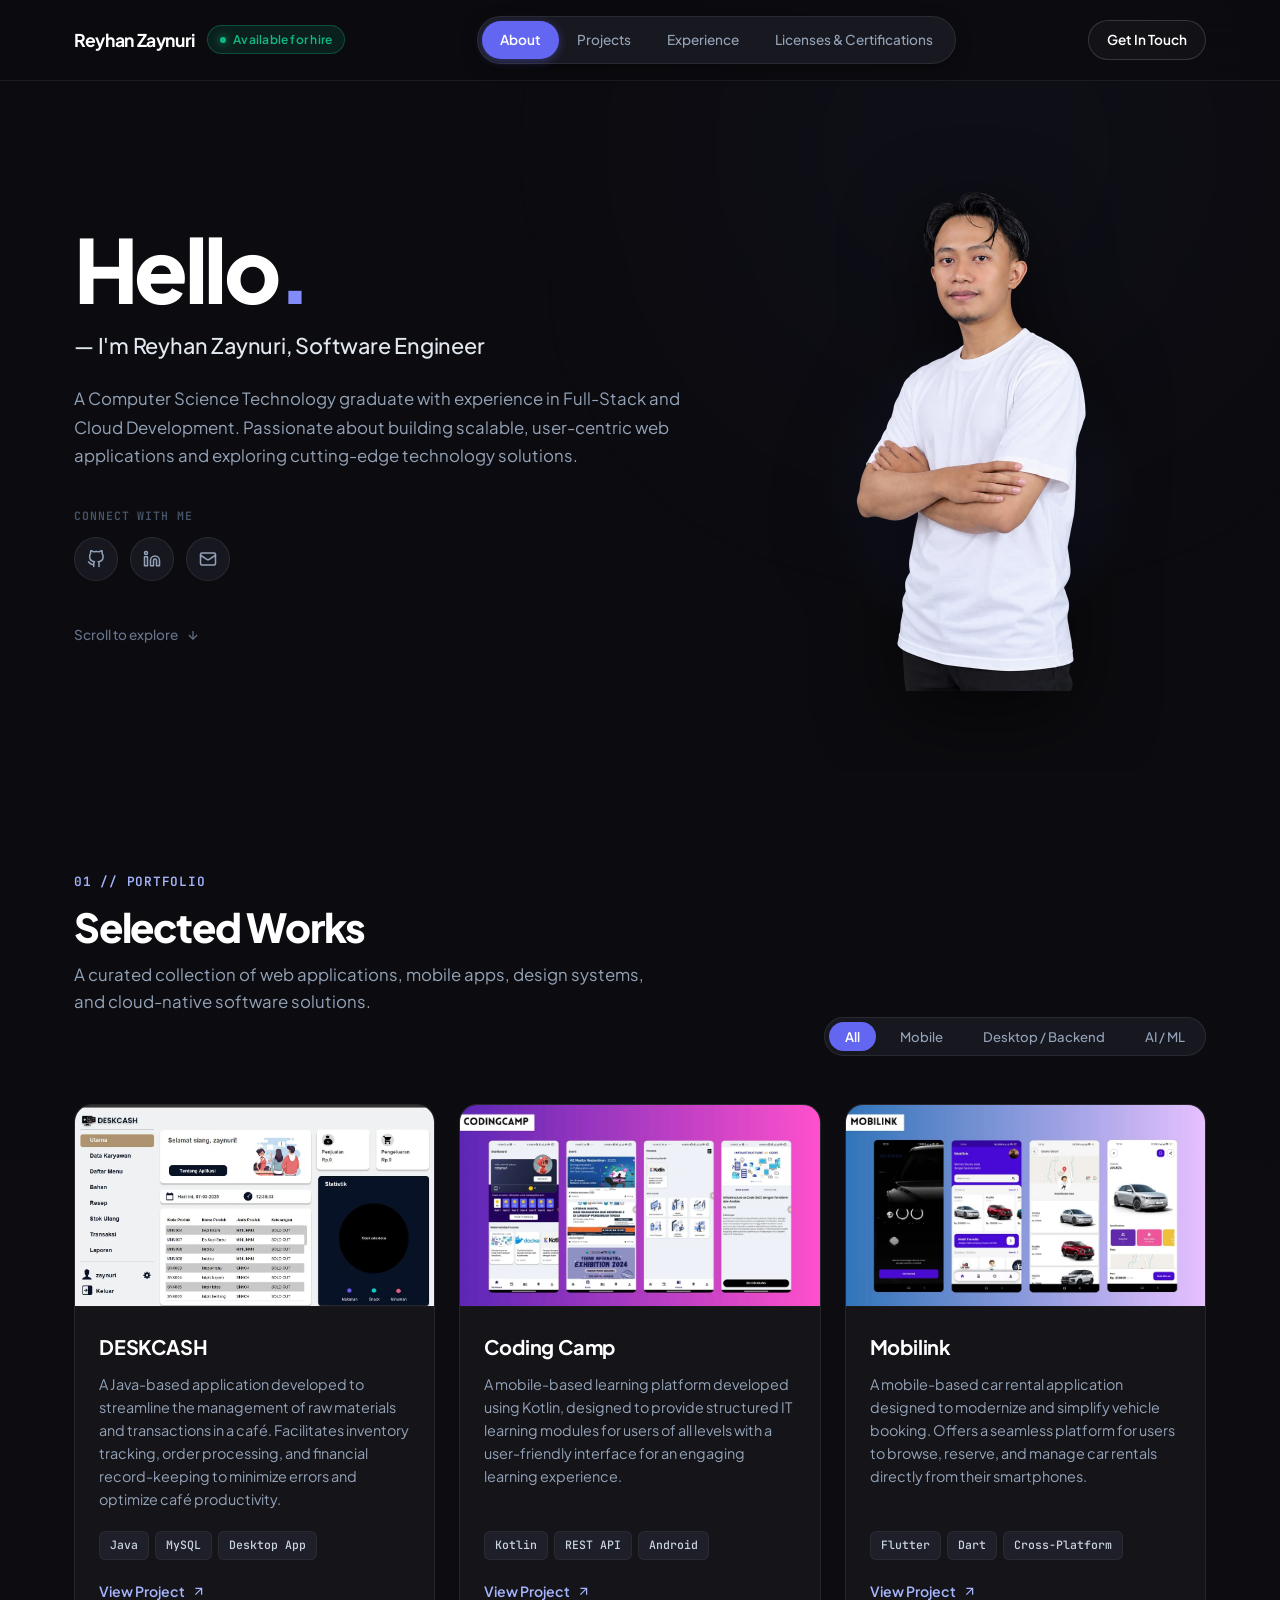
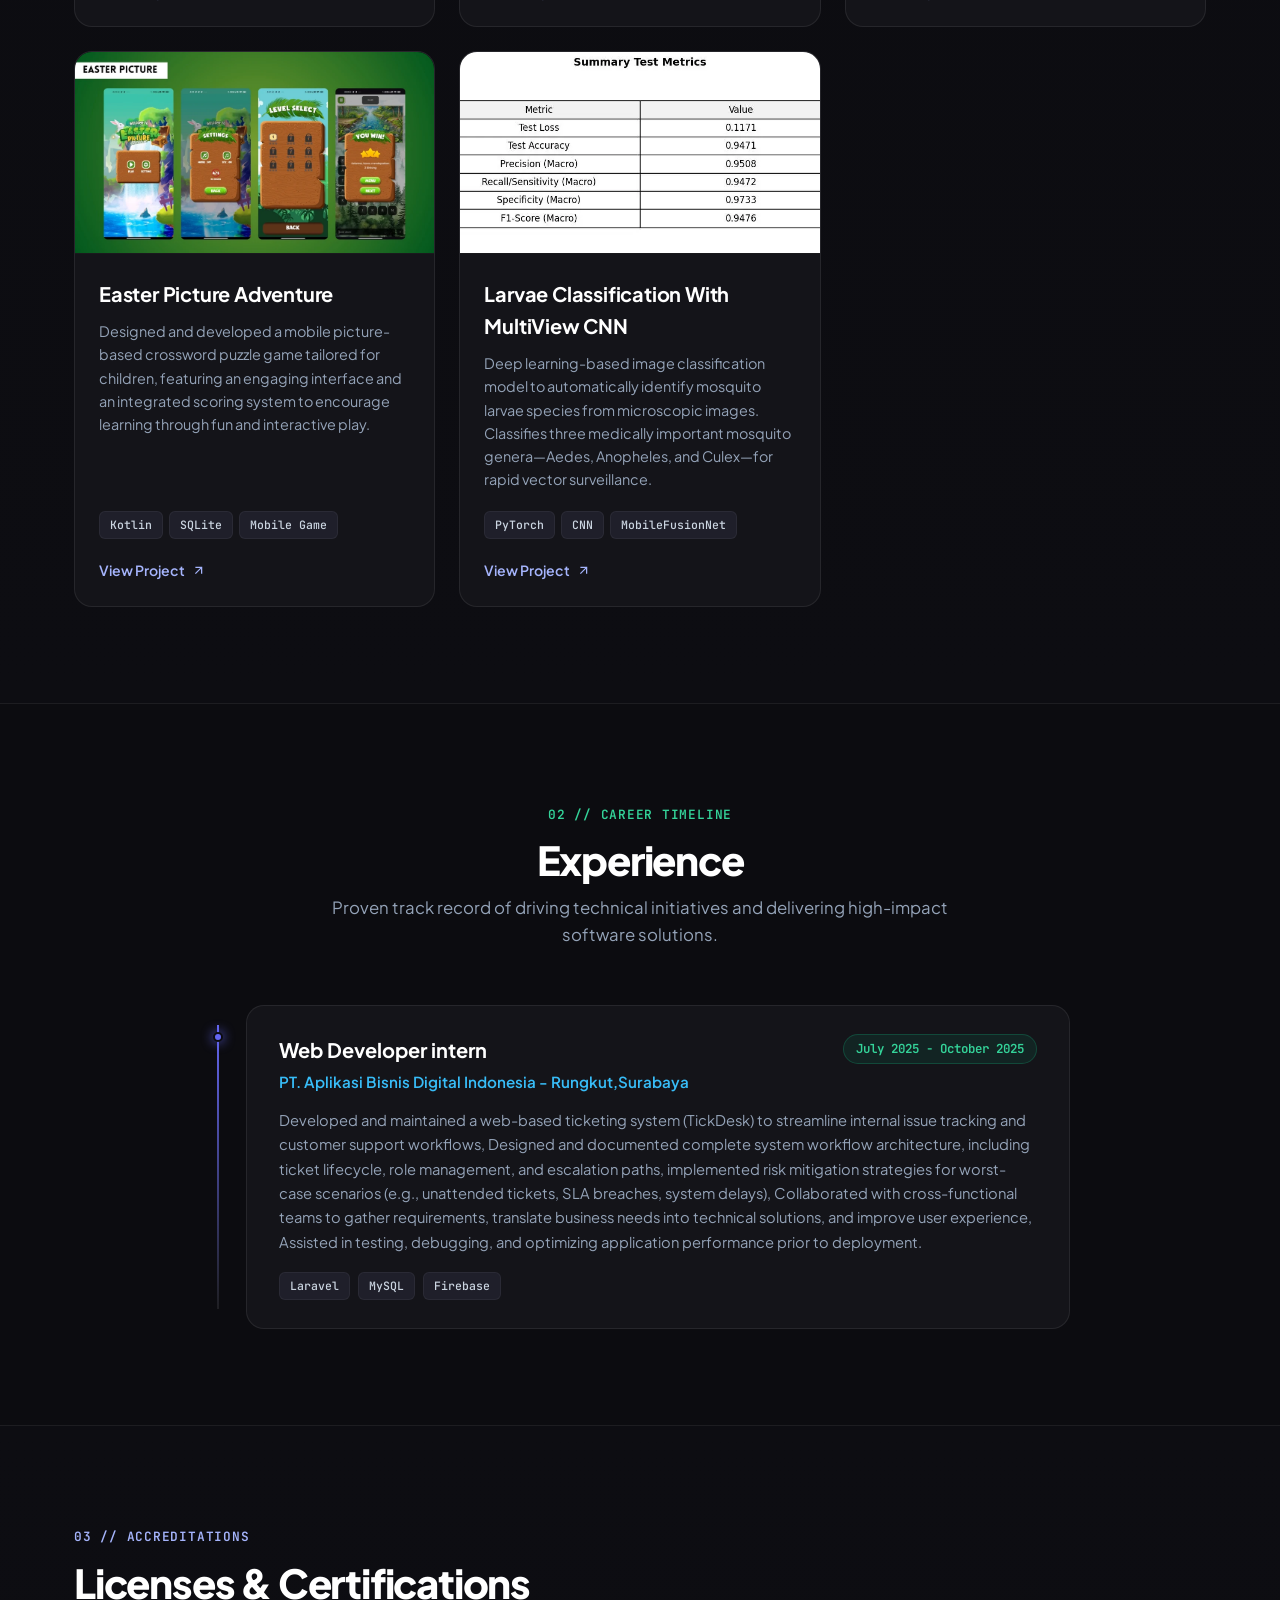
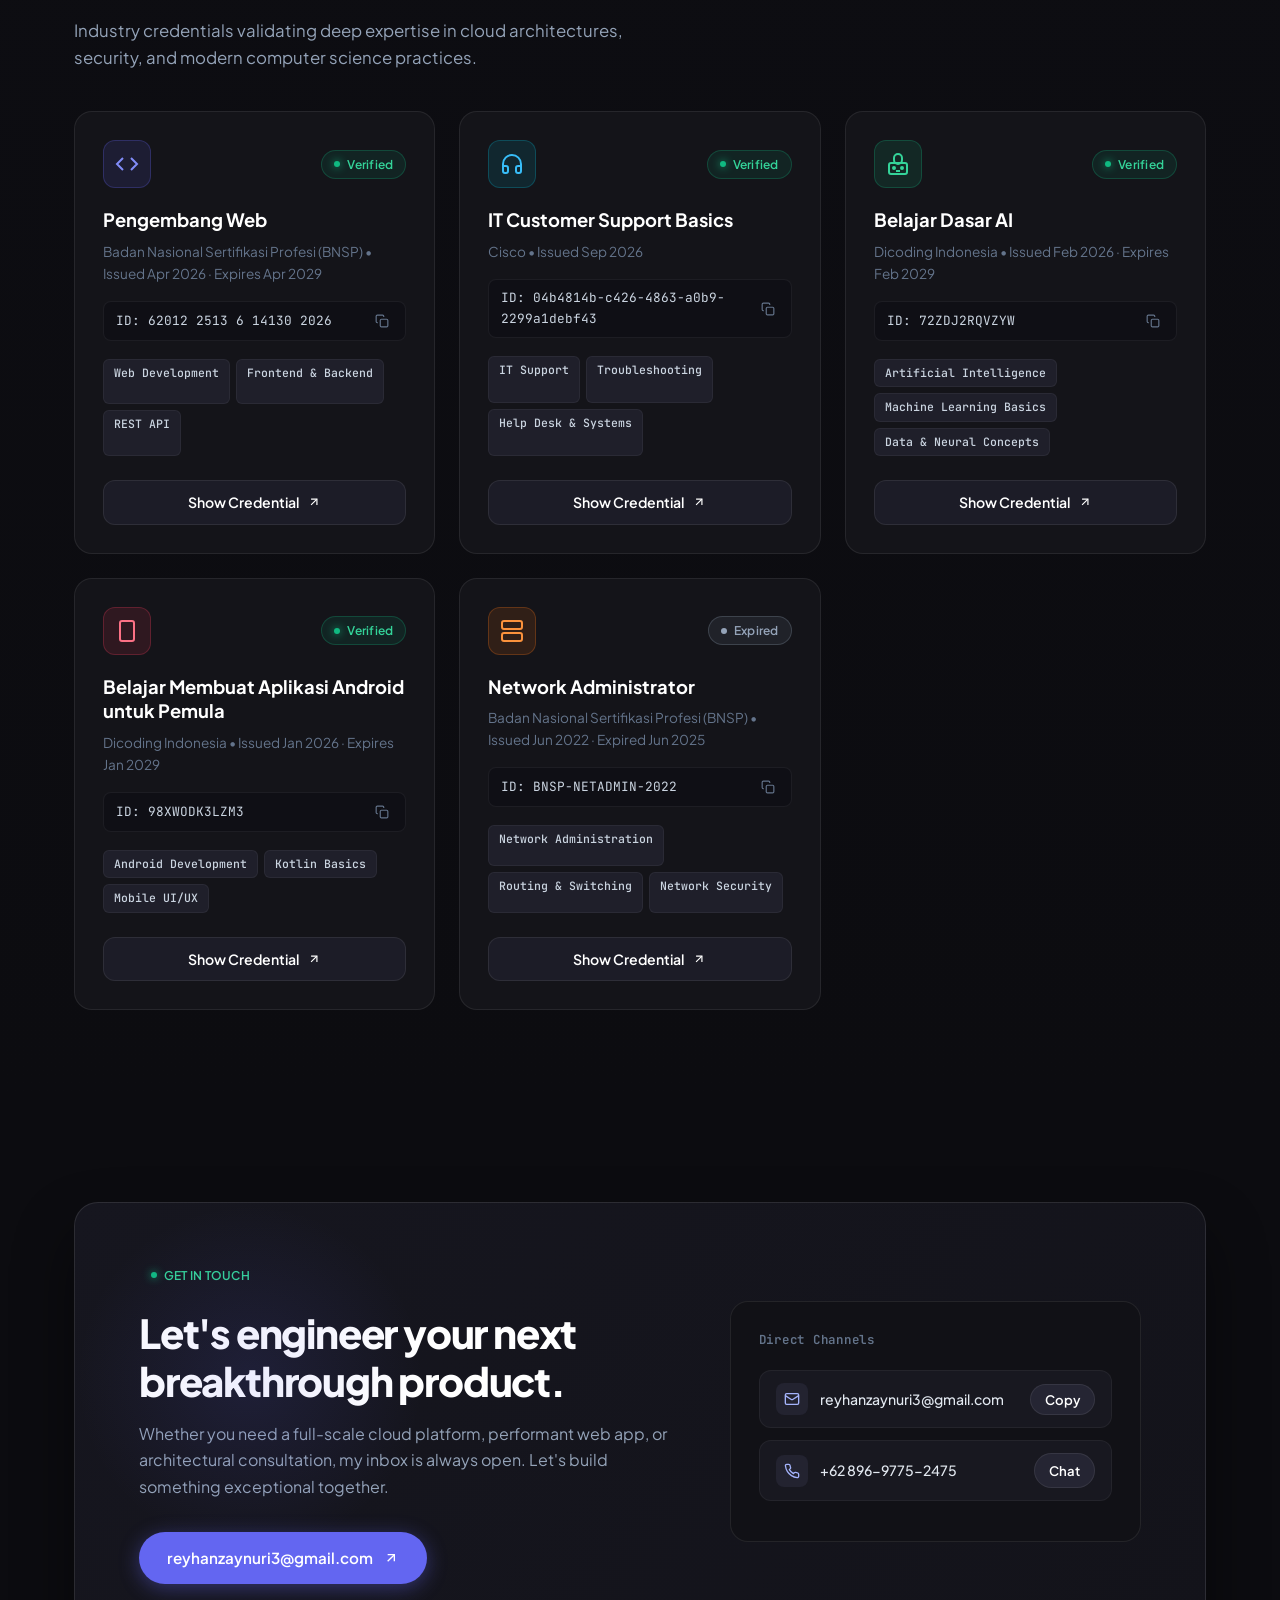
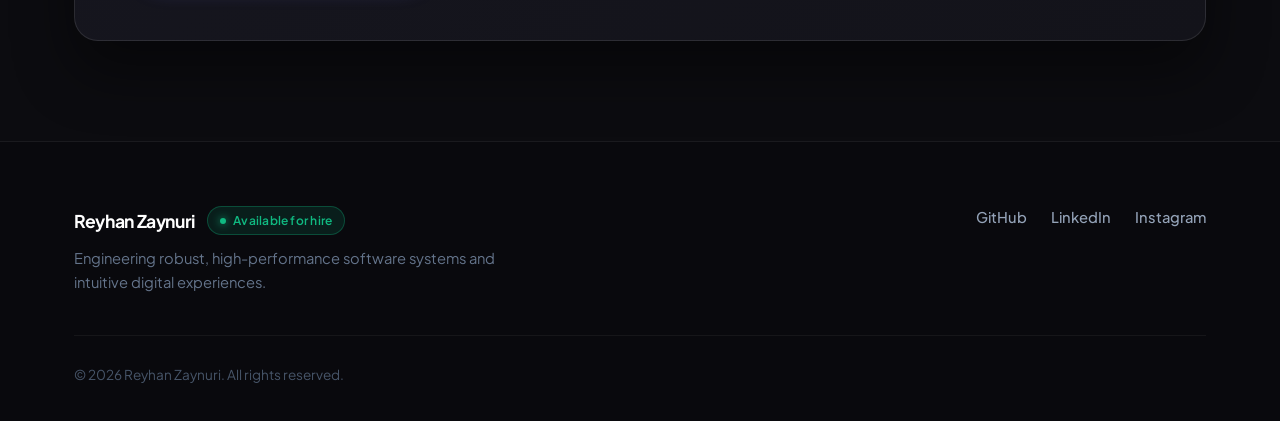
==== commit e5700f3a: "update social media profile links and remove redundant footer icons" ====
--- a/index.html
+++ b/index.html
@@ -96,8 +96,8 @@
                         </svg>
                     </a>
                     <div class="mobile-drawer-socials">
-                        <a href="https://github.com" target="_blank" rel="noopener noreferrer" class="social-btn"
-                            aria-label="GitHub Profile">
+                        <a href="https://github.com/rzaynuri08" target="_blank" rel="noopener noreferrer"
+                            class="social-btn" aria-label="GitHub Profile">
                             <svg width="18" height="18" viewBox="0 0 24 24" fill="none" stroke="currentColor"
                                 stroke-width="2">
                                 <path
@@ -105,8 +105,8 @@
                                 </path>
                             </svg>
                         </a>
-                        <a href="https://linkedin.com" target="_blank" rel="noopener noreferrer" class="social-btn"
-                            aria-label="LinkedIn Profile">
+                        <a href="https://linkedin.com/in/reyhan-zaynuri-2b352321a/" target="_blank"
+                            rel="noopener noreferrer" class="social-btn" aria-label="LinkedIn Profile">
                             <svg width="18" height="18" viewBox="0 0 24 24" fill="none" stroke="currentColor"
                                 stroke-width="2">
                                 <path
@@ -147,7 +147,7 @@
                     <div class="hero-connect">
                         <span class="connect-label">CONNECT WITH ME</span>
                         <div class="social-links">
-                            <a href="https://github.com" target="_blank" rel="noopener noreferrer" class="social-btn"
+                            <a href="https://github.com/rzaynuri08" target="_blank" rel="noopener noreferrer" class="social-btn"
                                 aria-label="GitHub Profile">
                                 <svg width="18" height="18" viewBox="0 0 24 24" fill="none" stroke="currentColor"
                                     stroke-width="2" stroke-linecap="round" stroke-linejoin="round">
@@ -156,7 +156,7 @@
                                     </path>
                                 </svg>
                             </a>
-                            <a href="https://linkedin.com" target="_blank" rel="noopener noreferrer" class="social-btn"
+                            <a href="https://linkedin.com/in/reyhan-zaynuri-2b352321a/" target="_blank" rel="noopener noreferrer" class="social-btn"
                                 aria-label="LinkedIn Profile">
                                 <svg width="18" height="18" viewBox="0 0 24 24" fill="none" stroke="currentColor"
                                     stroke-width="2" stroke-linecap="round" stroke-linejoin="round">
@@ -732,48 +732,6 @@
                                 <a href="https://wa.me/6289697752475" target="_blank" rel="noopener noreferrer"
                                     class="channel-action-btn">Chat</a>
                             </div>
-
-                            <!-- Social Row -->
-                            <div class="channels-social-footer">
-                                <a href="https://github.com" target="_blank" rel="noopener noreferrer"
-                                    class="channel-social-btn" aria-label="GitHub">
-                                    <svg width="16" height="16" viewBox="0 0 24 24" fill="none" stroke="currentColor"
-                                        stroke-width="2">
-                                        <path
-                                            d="M9 19c-5 1.5-5-2.5-7-3m14 6v-3.87a3.37 3.37 0 0 0-.94-2.61c3.14-.35 6.44-1.54 6.44-7A5.44 5.44 0 0 0 20 4.77 5.07 5.07 0 0 0 19.91 1S18.73.65 16 2.48a13.38 13.38 0 0 0-7 0C6.27.65 5.09 1 5.09 1A5.07 5.07 0 0 0 5 4.77a5.44 5.44 0 0 0-1.5 3.78c0 5.42 3.3 6.61 6.44 7A3.37 3.37 0 0 0 9 18.13V22">
-                                        </path>
-                                    </svg>
-                                </a>
-                                <a href="https://linkedin.com" target="_blank" rel="noopener noreferrer"
-                                    class="channel-social-btn" aria-label="LinkedIn">
-                                    <svg width="16" height="16" viewBox="0 0 24 24" fill="none" stroke="currentColor"
-                                        stroke-width="2">
-                                        <path
-                                            d="M16 8a6 6 0 0 1 6 6v7h-4v-7a2 2 0 0 0-2-2 2 2 0 0 0-2 2v7h-4v-7a6 6 0 0 1 6-6z">
-                                        </path>
-                                        <rect x="2" y="9" width="4" height="12"></rect>
-                                        <circle cx="4" cy="4" r="2"></circle>
-                                    </svg>
-                                </a>
-                                <a href="https://twitter.com" target="_blank" rel="noopener noreferrer"
-                                    class="channel-social-btn" aria-label="Twitter">
-                                    <svg width="16" height="16" viewBox="0 0 24 24" fill="none" stroke="currentColor"
-                                        stroke-width="2">
-                                        <path
-                                            d="M22 4s-.7 2.1-2 3.4c1.6 10-9.4 17.3-18 11.6 2.2.1 4.4-.6 6-2C3 15.5.5 9.6 3 5c2.2 2.6 5.6 4.1 9 4-.9-4.2 4-6.6 7-3.8 1.1 0 3-1.2 3-1.2z">
-                                        </path>
-                                    </svg>
-                                </a>
-                                <a href="https://instagram.com" target="_blank" rel="noopener noreferrer"
-                                    class="channel-social-btn" aria-label="Instagram">
-                                    <svg width="16" height="16" viewBox="0 0 24 24" fill="none" stroke="currentColor"
-                                        stroke-width="2">
-                                        <rect x="2" y="2" width="20" height="20" rx="5" ry="5"></rect>
-                                        <path d="M16 11.37A4 4 0 1 1 12.63 8 4 4 0 0 1 16 11.37z"></path>
-                                        <line x1="17.5" y1="6.5" x2="17.51" y2="6.5"></line>
-                                    </svg>
-                                </a>
-                            </div>
                         </div>
                     </div>
                 </div>
@@ -798,10 +756,9 @@
                 </div>
 
                 <div class="footer-links">
-                    <a href="https://github.com" target="_blank" rel="noopener noreferrer">GitHub</a>
-                    <a href="https://linkedin.com" target="_blank" rel="noopener noreferrer">LinkedIn</a>
-                    <a href="https://twitter.com" target="_blank" rel="noopener noreferrer">Twitter / X</a>
-                    <a href="https://instagram.com" target="_blank" rel="noopener noreferrer">Instagram</a>
+                    <a href="https://github.com/rzaynuri08" target="_blank" rel="noopener noreferrer">GitHub</a>
+                    <a href="https://linkedin.com/in/reyhan-zaynuri-2b352321a/" target="_blank" rel="noopener noreferrer">LinkedIn</a>
+                    <a href="https://instagram.com/rzaynuri_" target="_blank" rel="noopener noreferrer">Instagram</a>
                 </div>
             </div>
 
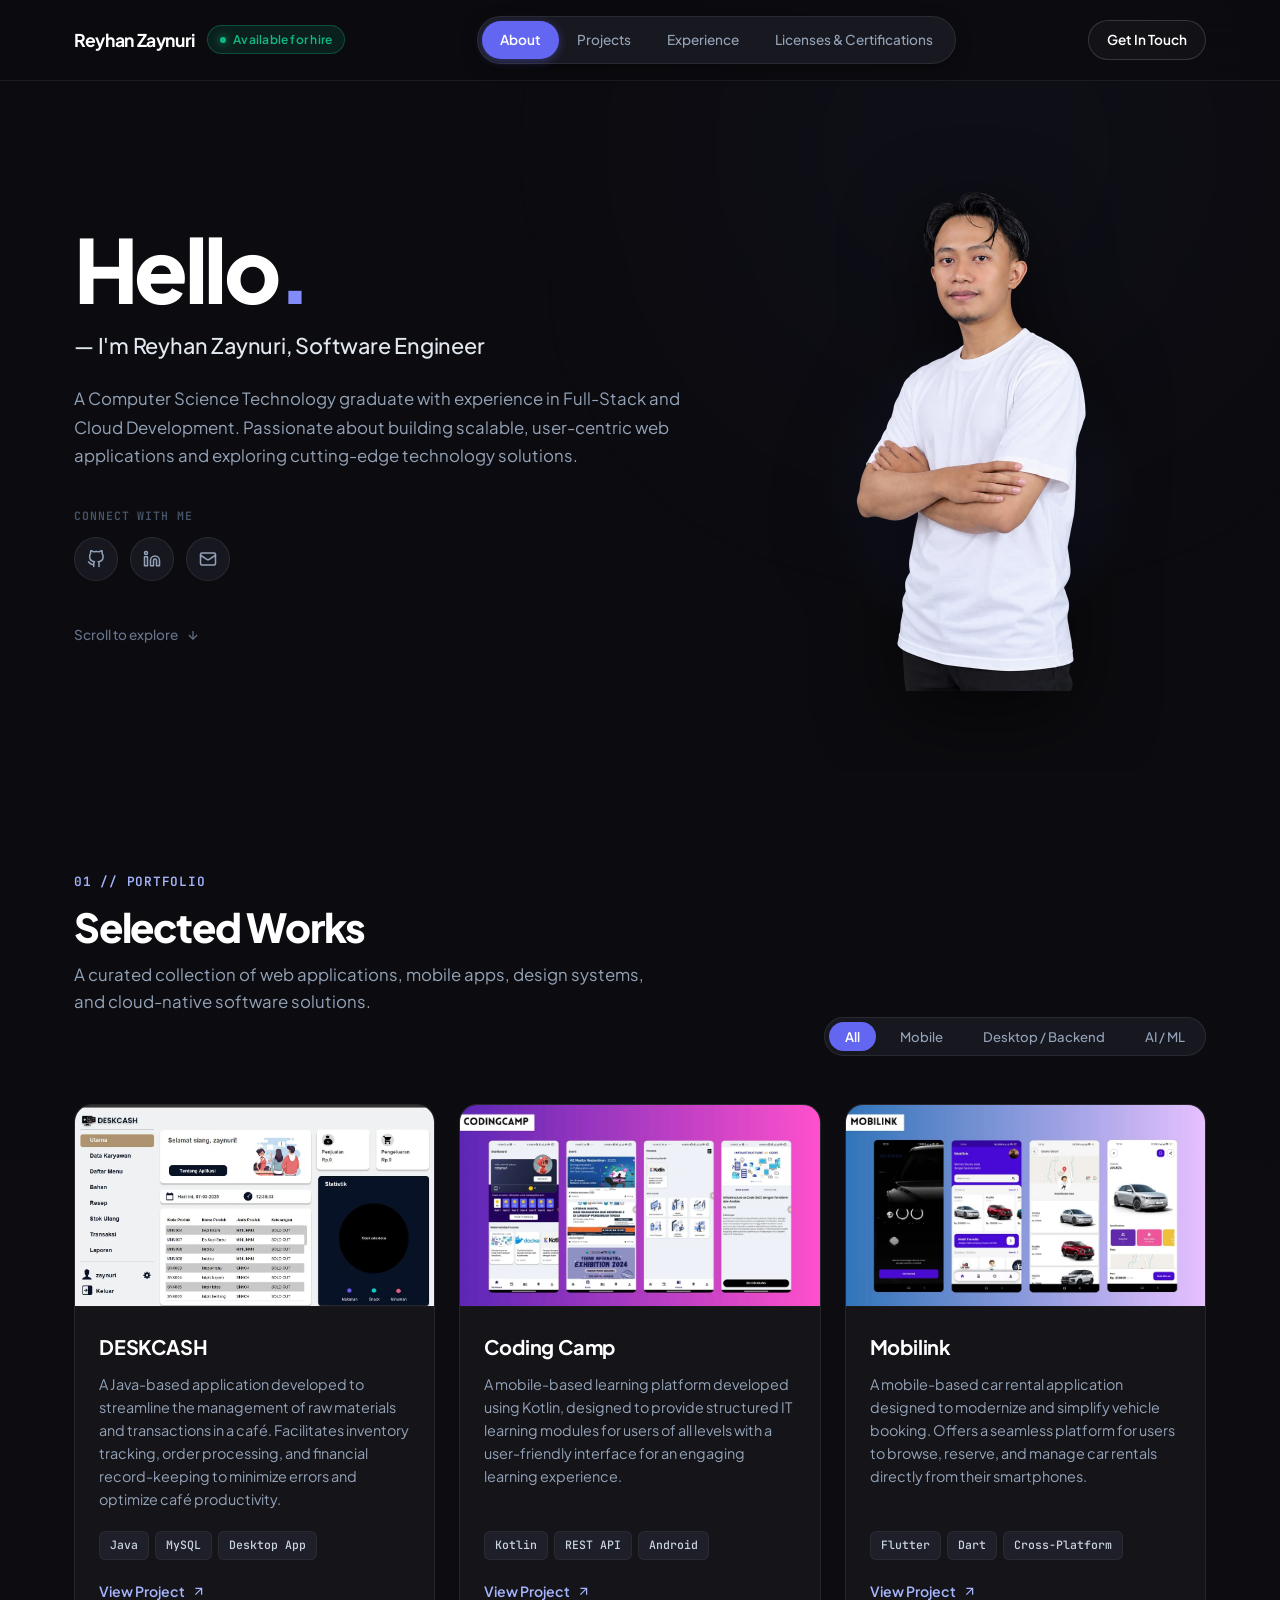
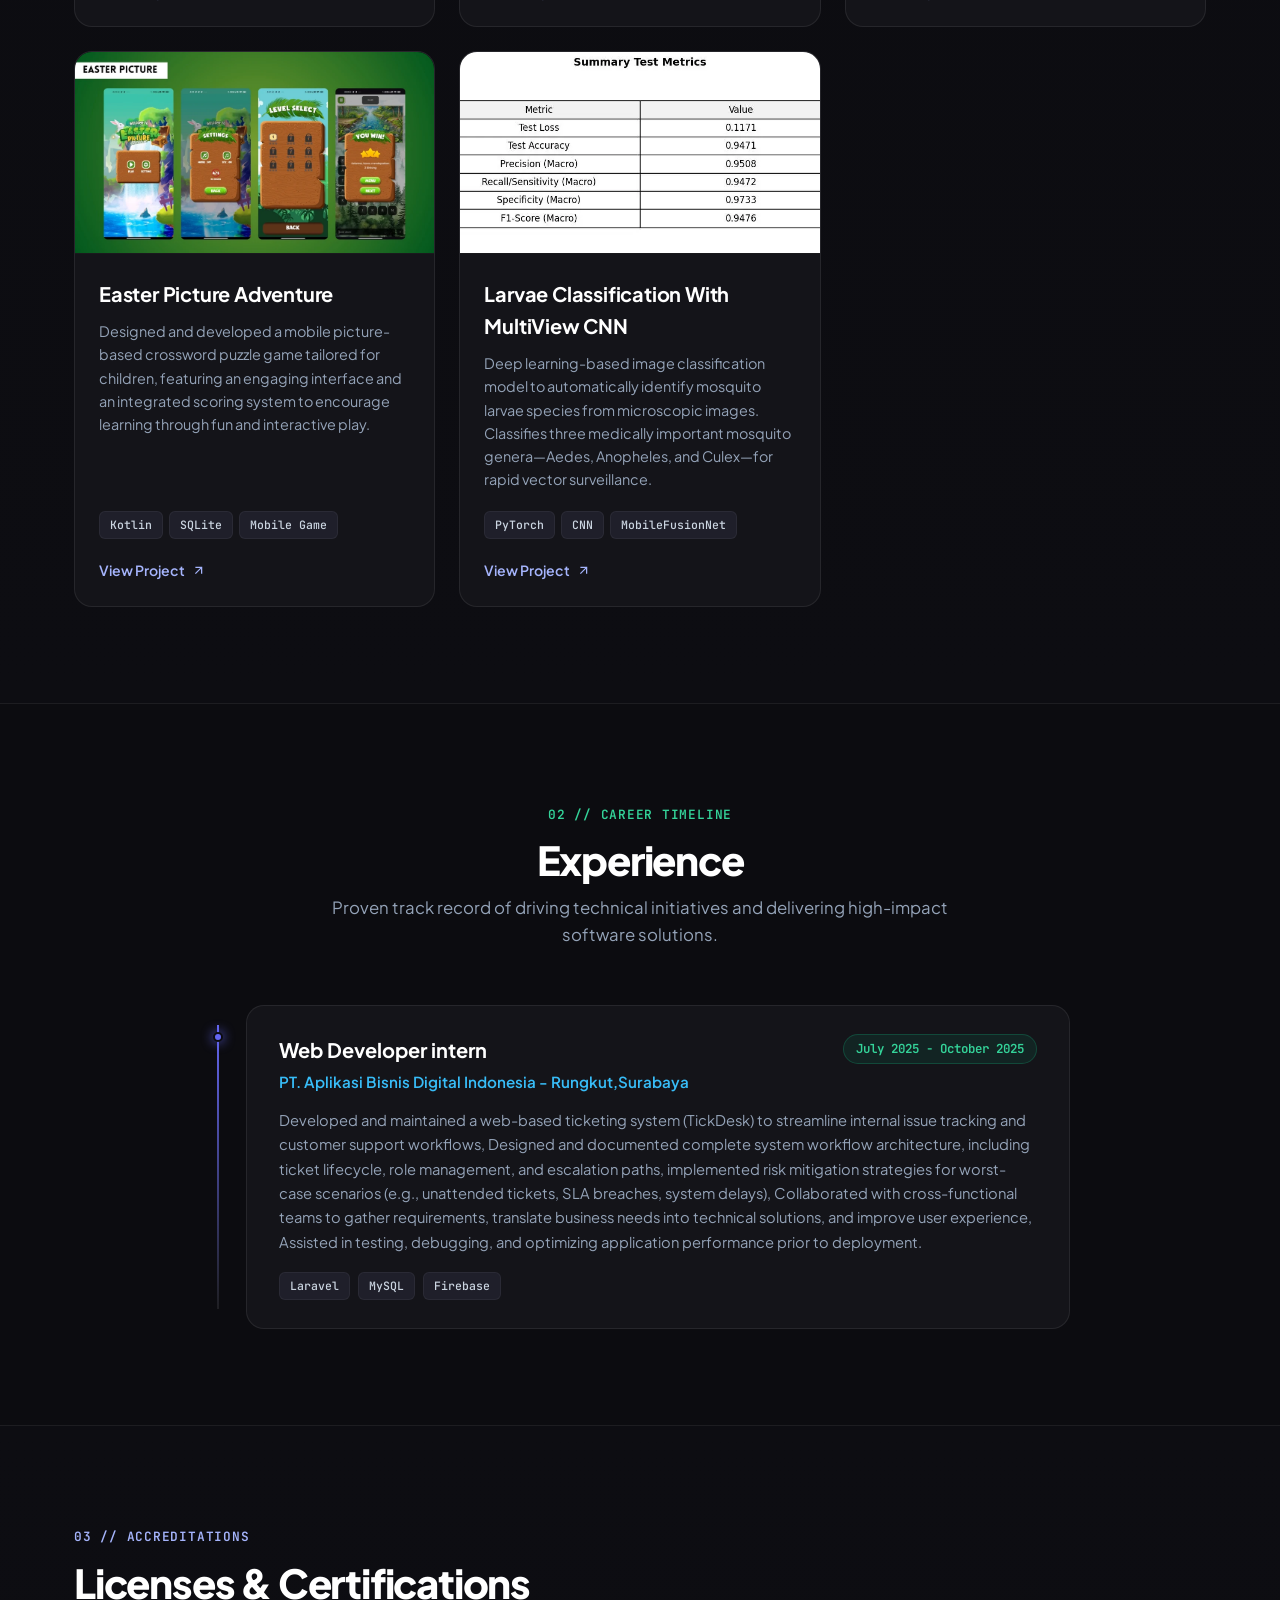
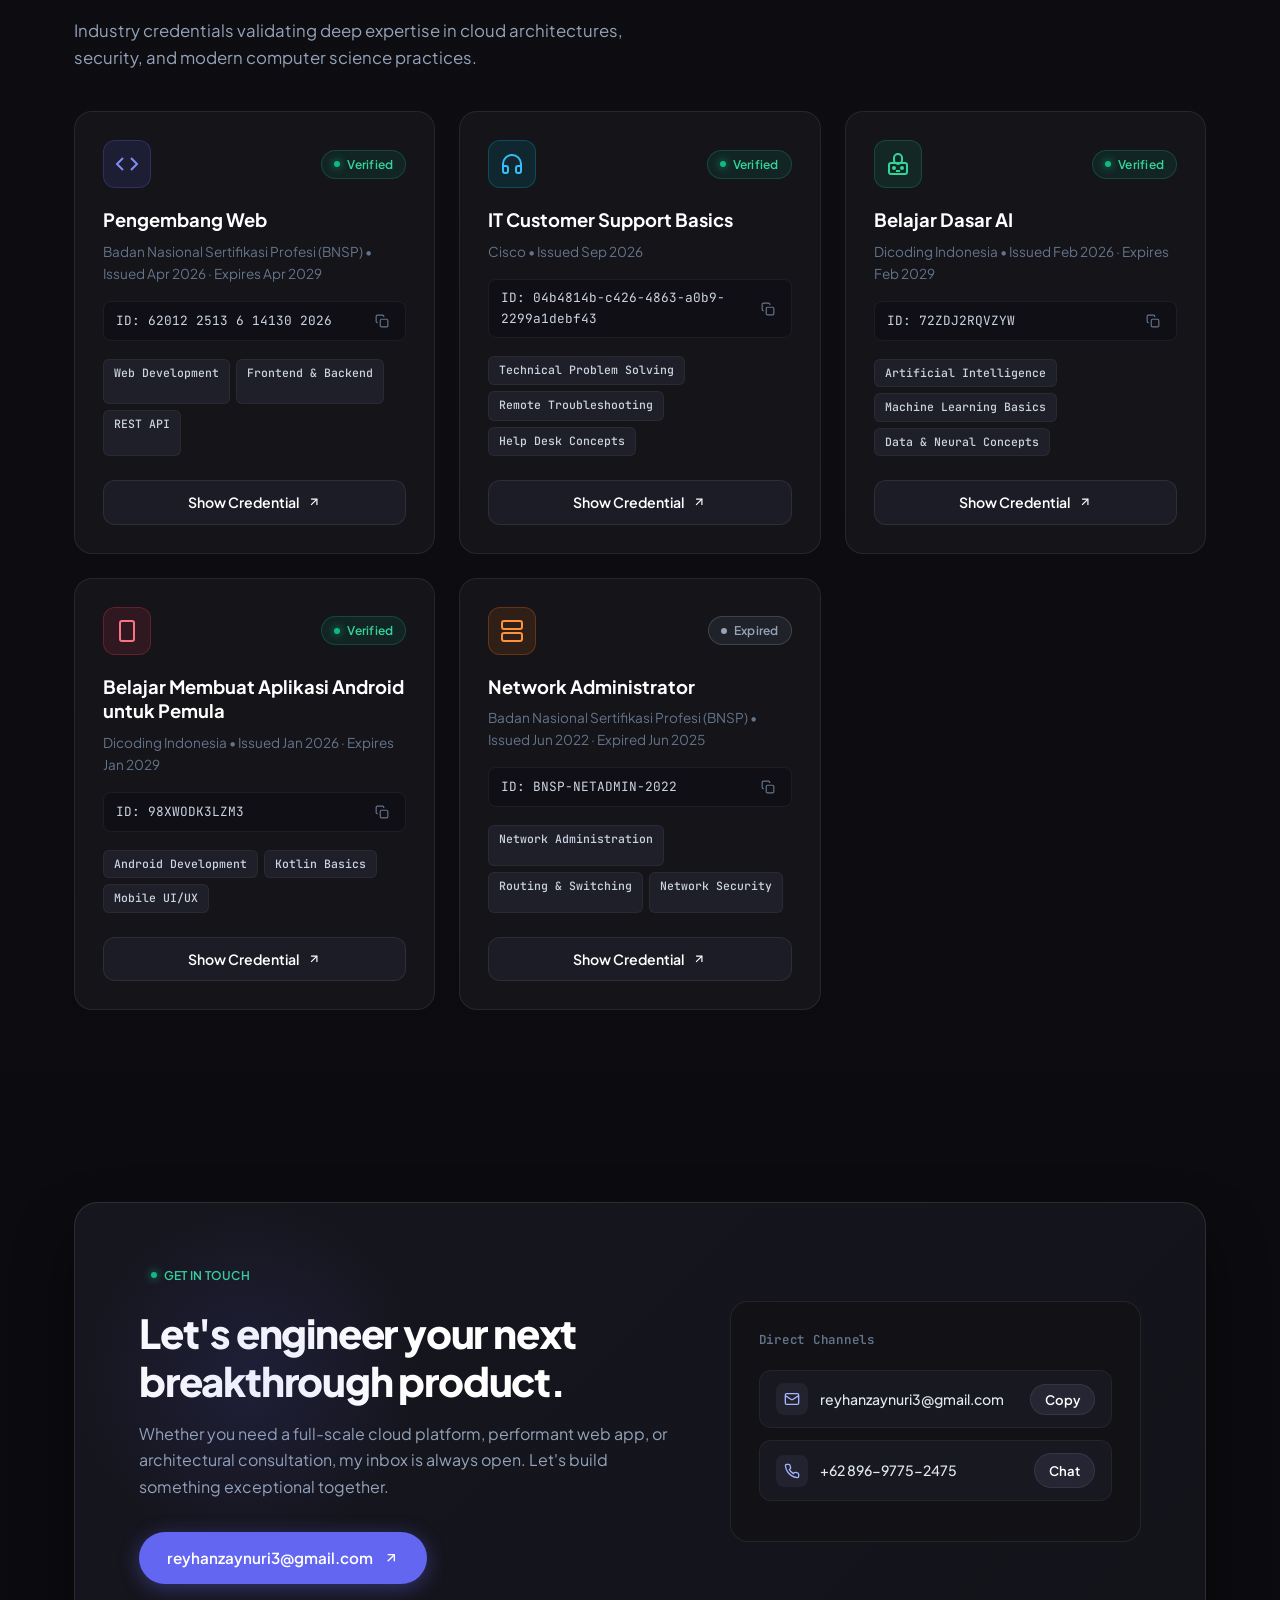
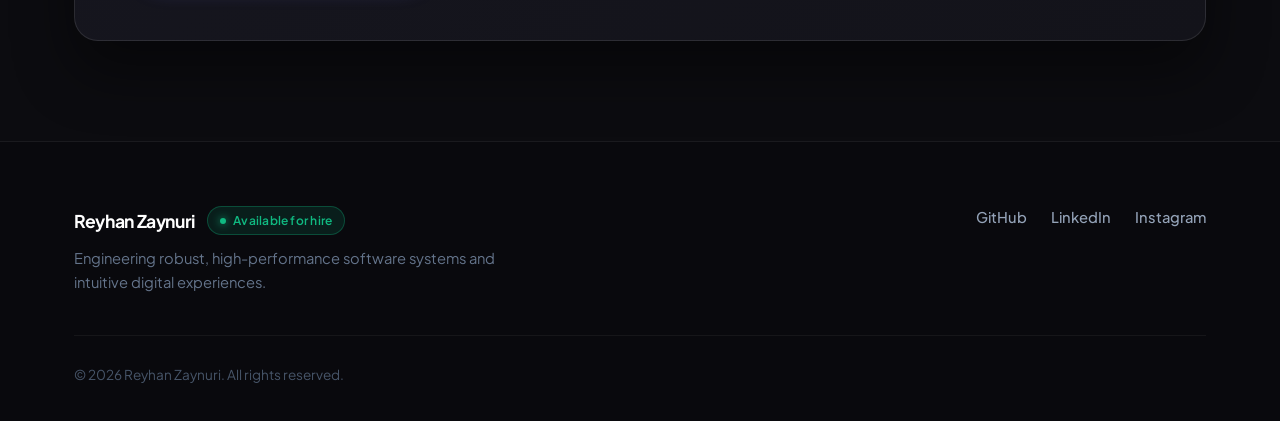
==== commit d13d5c41: "feat: add certificate image and update certificate tags and credential link in index.html" ====
--- a/index.html
+++ b/index.html
@@ -519,11 +519,11 @@
                             </button>
                         </div>
                         <div class="cert-tags">
-                            <span class="tag">IT Support</span>
-                            <span class="tag">Troubleshooting</span>
-                            <span class="tag">Help Desk & Systems</span>
-                        </div>
-                        <a href="https://www.credly.com" target="_blank" rel="noopener noreferrer"
+                            <span class="tag">Technical Problem Solving</span>
+                            <span class="tag">Remote Troubleshooting</span>
+                            <span class="tag">Help Desk Concepts</span>
+                        </div>
+                        <a href="https://www.credly.com/earner/earned/badge/04b4814b-c426-4863-a0b9-2299a1debf43" target="_blank" rel="noopener noreferrer"
                             class="btn btn-secondary-card">
                             <span>Show Credential</span>
                             <svg width="14" height="14" viewBox="0 0 24 24" fill="none" stroke="currentColor"
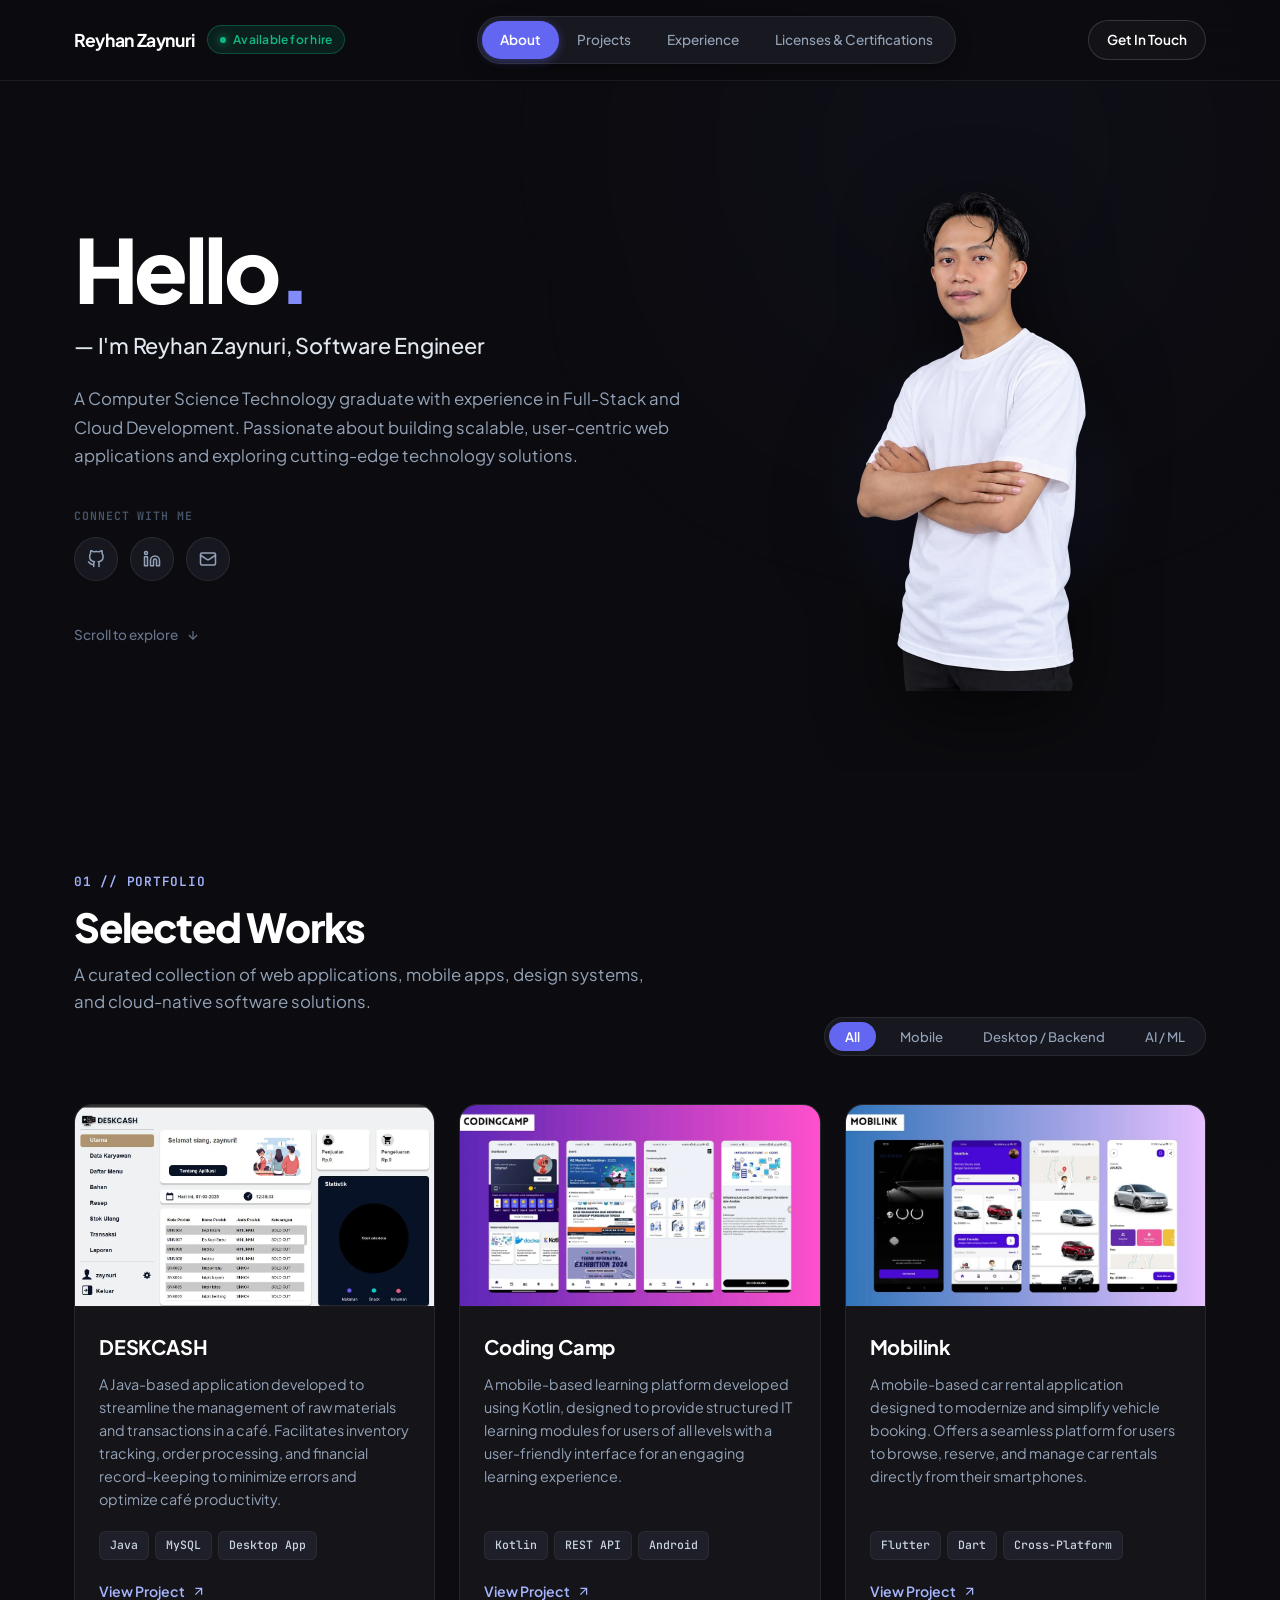
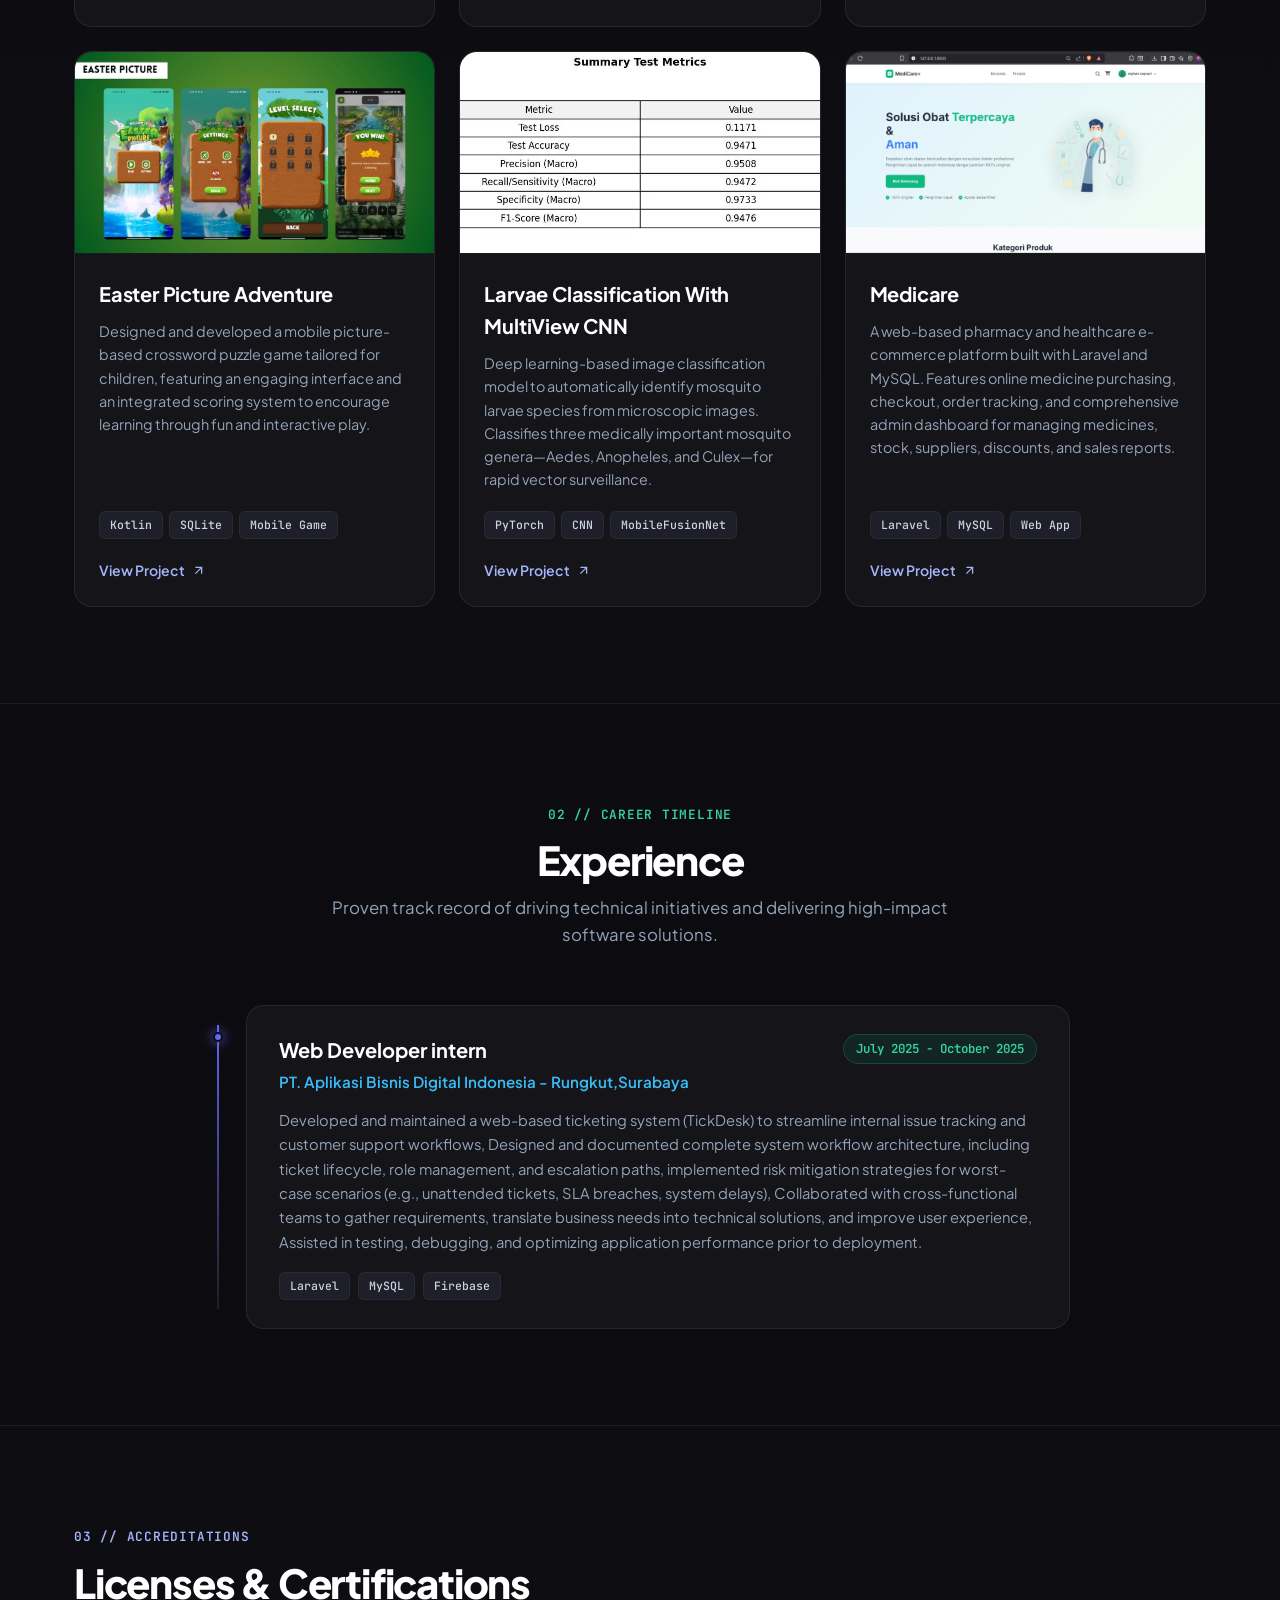
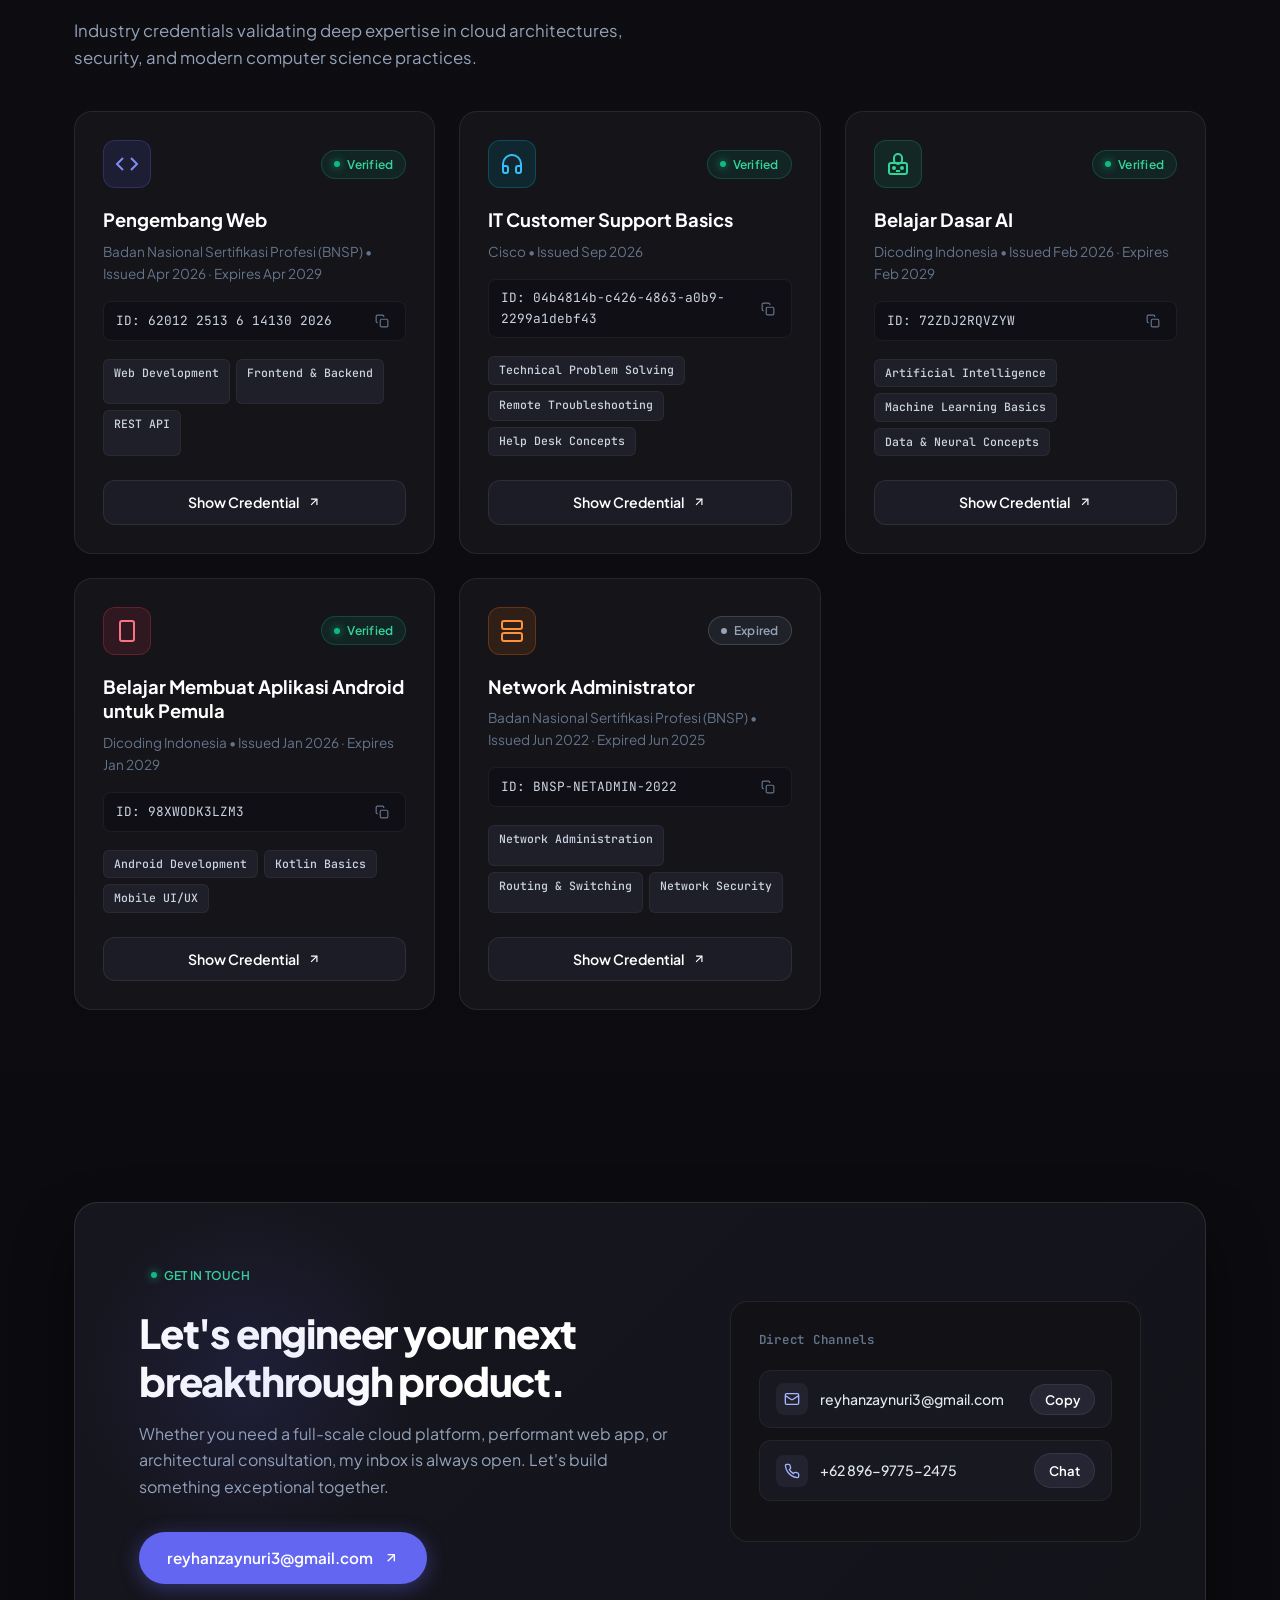
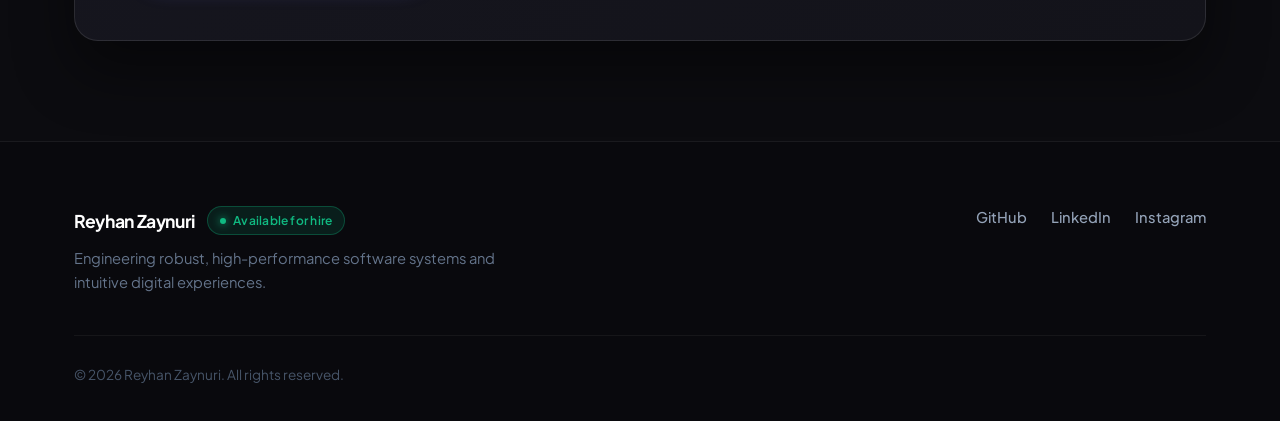
==== commit 4c775ed6: "feat: add Medicare project and mobile navigation drawer components" ====
--- a/index.html
+++ b/index.html
@@ -241,7 +241,7 @@
                                 <span class="tag">MySQL</span>
                                 <span class="tag">Desktop App</span>
                             </div>
-                            <a href="#contact" class="project-link">
+                            <a href="project.html?id=1" class="project-link">
                                 <span>View Project</span>
                                 <svg width="15" height="15" viewBox="0 0 24 24" fill="none" stroke="currentColor"
                                     stroke-width="2">
@@ -273,7 +273,7 @@
                                 <span class="tag">REST API</span>
                                 <span class="tag">Android</span>
                             </div>
-                            <a href="#contact" class="project-link">
+                            <a href="project.html?id=2" class="project-link">
                                 <span>View Project</span>
                                 <svg width="15" height="15" viewBox="0 0 24 24" fill="none" stroke="currentColor"
                                     stroke-width="2">
@@ -305,7 +305,7 @@
                                 <span class="tag">Dart</span>
                                 <span class="tag">Cross-Platform</span>
                             </div>
-                            <a href="#contact" class="project-link">
+                            <a href="project.html?id=3" class="project-link">
                                 <span>View Project</span>
                                 <svg width="15" height="15" viewBox="0 0 24 24" fill="none" stroke="currentColor"
                                     stroke-width="2">
@@ -337,7 +337,7 @@
                                 <span class="tag">SQLite</span>
                                 <span class="tag">Mobile Game</span>
                             </div>
-                            <a href="#contact" class="project-link">
+                            <a href="project.html?id=4" class="project-link">
                                 <span>View Project</span>
                                 <svg width="15" height="15" viewBox="0 0 24 24" fill="none" stroke="currentColor"
                                     stroke-width="2">
@@ -369,7 +369,39 @@
                                 <span class="tag">CNN</span>
                                 <span class="tag">MobileFusionNet</span>
                             </div>
-                            <a href="#contact" class="project-link">
+                            <a href="project.html?id=5" class="project-link">
+                                <span>View Project</span>
+                                <svg width="15" height="15" viewBox="0 0 24 24" fill="none" stroke="currentColor"
+                                    stroke-width="2">
+                                    <line x1="7" y1="17" x2="17" y2="7"></line>
+                                    <polyline points="7 7 17 7 17 17"></polyline>
+                                </svg>
+                            </a>
+                        </div>
+                    </article>
+
+                    <!-- Project 6: Medicare -->
+                    <article class="project-card" data-category="fullstack">
+                        <div class="project-thumb-box">
+                            <picture class="project-thumb-picture">
+                                <source srcset="assets/app6/Screenshot 2026-02-15 114012.webp" type="image/webp">
+                                <img src="assets/app6/Screenshot 2026-02-15 114012.png" alt="Medicare Preview"
+                                    class="project-thumb" loading="lazy" width="1919" height="1021">
+                            </picture>
+                        </div>
+                        <div class="project-body">
+                            <h3 class="project-title">Medicare</h3>
+                            <p class="project-desc">
+                                A web-based pharmacy and healthcare e-commerce platform built with Laravel and MySQL. Features
+                                online medicine purchasing, checkout, order tracking, and comprehensive admin dashboard
+                                for managing medicines, stock, suppliers, discounts, and sales reports.
+                            </p>
+                            <div class="project-tags">
+                                <span class="tag">Laravel</span>
+                                <span class="tag">MySQL</span>
+                                <span class="tag">Web App</span>
+                            </div>
+                            <a href="project.html?id=6" class="project-link">
                                 <span>View Project</span>
                                 <svg width="15" height="15" viewBox="0 0 24 24" fill="none" stroke="currentColor"
                                     stroke-width="2">
@@ -477,8 +509,10 @@
                             <span class="tag">Frontend & Backend</span>
                             <span class="tag">REST API</span>
                         </div>
-                        <a href="https://bnsp.go.id" target="_blank" rel="noopener noreferrer"
-                            class="btn btn-secondary-card">
+                        <a href="assets/sertifikat-ujikom-web.webp" target="_blank" rel="noopener noreferrer"
+                            class="btn btn-secondary-card cert-modal-trigger"
+                            data-cert-title="Sertifikat Pengembang Web - BNSP"
+                            data-cert-img="assets/sertifikat-ujikom-web.webp">
                             <span>Show Credential</span>
                             <svg width="14" height="14" viewBox="0 0 24 24" fill="none" stroke="currentColor"
                                 stroke-width="2">
@@ -784,6 +818,34 @@
         <span id="toastMessage">Copied to clipboard!</span>
     </div>
 
+    <!-- Certificate Preview Modal -->
+    <div class="cert-modal" id="certModal" aria-hidden="true" role="dialog" aria-labelledby="certModalTitle">
+        <div class="cert-modal-backdrop" id="certModalBackdrop"></div>
+        <div class="cert-modal-dialog">
+            <div class="cert-modal-header">
+                <h3 class="cert-modal-title" id="certModalTitle">Certificate Preview</h3>
+                <div class="cert-modal-actions">
+                    <a href="#" id="certModalOpenNewTab" target="_blank" rel="noopener noreferrer" class="cert-modal-btn" title="Open full image in new tab">
+                        <svg width="16" height="16" viewBox="0 0 24 24" fill="none" stroke="currentColor" stroke-width="2">
+                            <path d="M18 13v6a2 2 0 0 1-2 2H5a2 2 0 0 1-2-2V8a2 2 0 0 1 2-2h6"></path>
+                            <polyline points="15 3 21 3 21 9"></polyline>
+                            <line x1="10" y1="14" x2="21" y2="3"></line>
+                        </svg>
+                    </a>
+                    <button class="cert-modal-btn cert-modal-close" id="certModalCloseBtn" aria-label="Close modal">
+                        <svg width="18" height="18" viewBox="0 0 24 24" fill="none" stroke="currentColor" stroke-width="2">
+                            <line x1="18" y1="6" x2="6" y2="18"></line>
+                            <line x1="6" y1="6" x2="18" y2="18"></line>
+                        </svg>
+                    </button>
+                </div>
+            </div>
+            <div class="cert-modal-body">
+                <img src="" alt="Certificate" id="certModalImage" class="cert-modal-img">
+            </div>
+        </div>
+    </div>
+
     <!-- Interactive Script -->
     <script src="script.js"></script>
 </body>
--- a/style.css
+++ b/style.css
@@ -1369,6 +1369,118 @@
     color: var(--accent-green);
 }
 
+/* --- Certificate Preview Modal --- */
+.cert-modal {
+    position: fixed;
+    inset: 0;
+    z-index: 2000;
+    display: flex;
+    align-items: center;
+    justify-content: center;
+    padding: 20px;
+    opacity: 0;
+    visibility: hidden;
+    transition: opacity 0.3s ease, visibility 0.3s ease;
+}
+
+.cert-modal.active {
+    opacity: 1;
+    visibility: visible;
+}
+
+.cert-modal-backdrop {
+    position: absolute;
+    inset: 0;
+    background: rgba(0, 0, 0, 0.85);
+    backdrop-filter: blur(8px);
+    -webkit-backdrop-filter: blur(8px);
+}
+
+.cert-modal-dialog {
+    position: relative;
+    max-width: 900px;
+    width: 100%;
+    max-height: 90vh;
+    background: #12121a;
+    border: 1px solid rgba(255, 255, 255, 0.12);
+    border-radius: var(--radius-lg);
+    box-shadow: 0 25px 60px rgba(0, 0, 0, 0.7);
+    display: flex;
+    flex-direction: column;
+    overflow: hidden;
+    transform: scale(0.94) translateY(12px);
+    transition: transform 0.3s cubic-bezier(0.16, 1, 0.3, 1);
+    z-index: 1;
+}
+
+.cert-modal.active .cert-modal-dialog {
+    transform: scale(1) translateY(0);
+}
+
+.cert-modal-header {
+    display: flex;
+    align-items: center;
+    justify-content: space-between;
+    padding: 16px 22px;
+    border-bottom: 1px solid rgba(255, 255, 255, 0.08);
+    background: rgba(255, 255, 255, 0.02);
+}
+
+.cert-modal-title {
+    font-size: 1rem;
+    font-weight: 600;
+    color: var(--text-main);
+    margin: 0;
+    letter-spacing: -0.01em;
+}
+
+.cert-modal-actions {
+    display: flex;
+    align-items: center;
+    gap: 8px;
+}
+
+.cert-modal-btn {
+    display: inline-flex;
+    align-items: center;
+    justify-content: center;
+    width: 34px;
+    height: 34px;
+    border-radius: 8px;
+    background: rgba(255, 255, 255, 0.05);
+    border: 1px solid rgba(255, 255, 255, 0.1);
+    color: var(--text-dim);
+    cursor: pointer;
+    transition: all 0.2s ease;
+    text-decoration: none;
+}
+
+.cert-modal-btn:hover {
+    background: rgba(255, 255, 255, 0.12);
+    color: var(--text-main);
+    border-color: rgba(255, 255, 255, 0.2);
+}
+
+.cert-modal-body {
+    padding: 16px;
+    overflow-y: auto;
+    display: flex;
+    align-items: center;
+    justify-content: center;
+    background: #0a0a0f;
+}
+
+.cert-modal-img {
+    max-width: 100%;
+    max-height: calc(90vh - 90px);
+    width: auto;
+    height: auto;
+    border-radius: var(--radius-sm);
+    box-shadow: 0 10px 30px rgba(0, 0, 0, 0.5);
+    display: block;
+    object-fit: contain;
+}
+
 /* --- Responsive Media Queries --- */
 @media (max-width: 1024px) {
     .hero-title {
